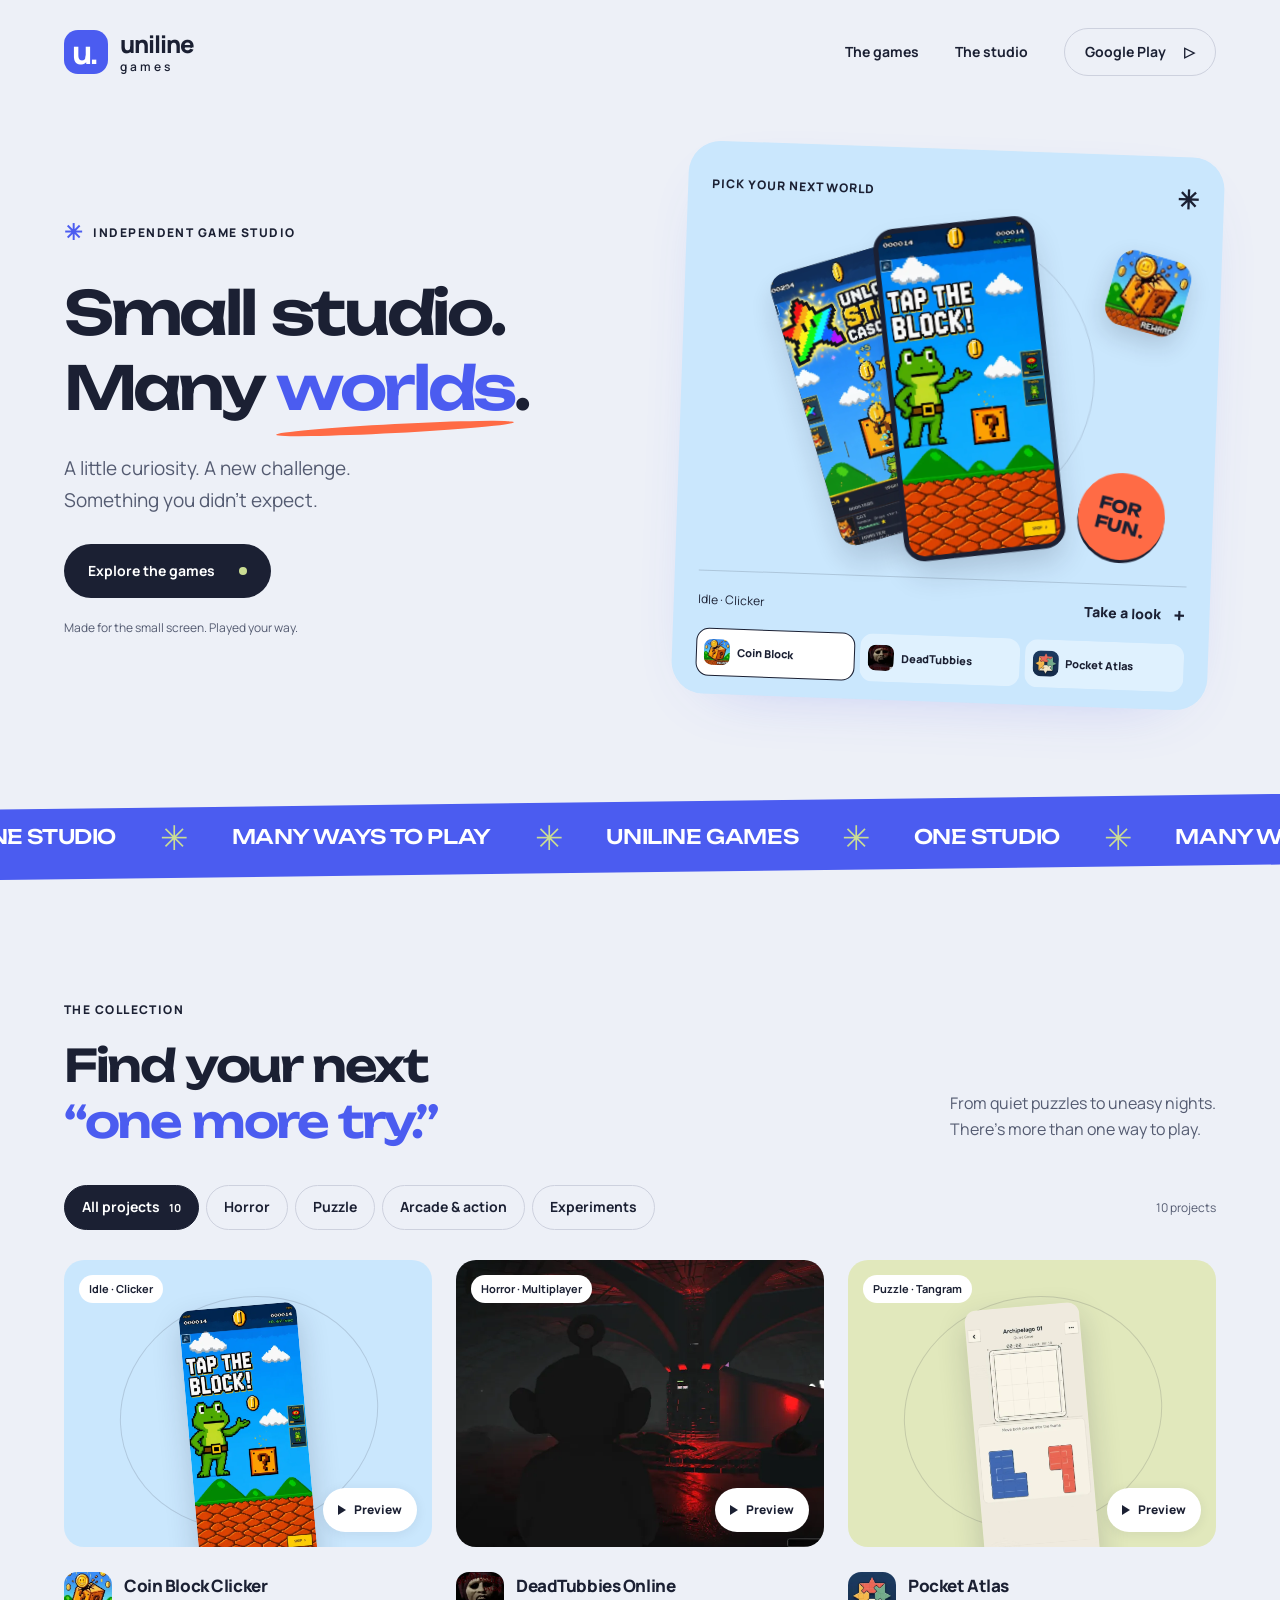
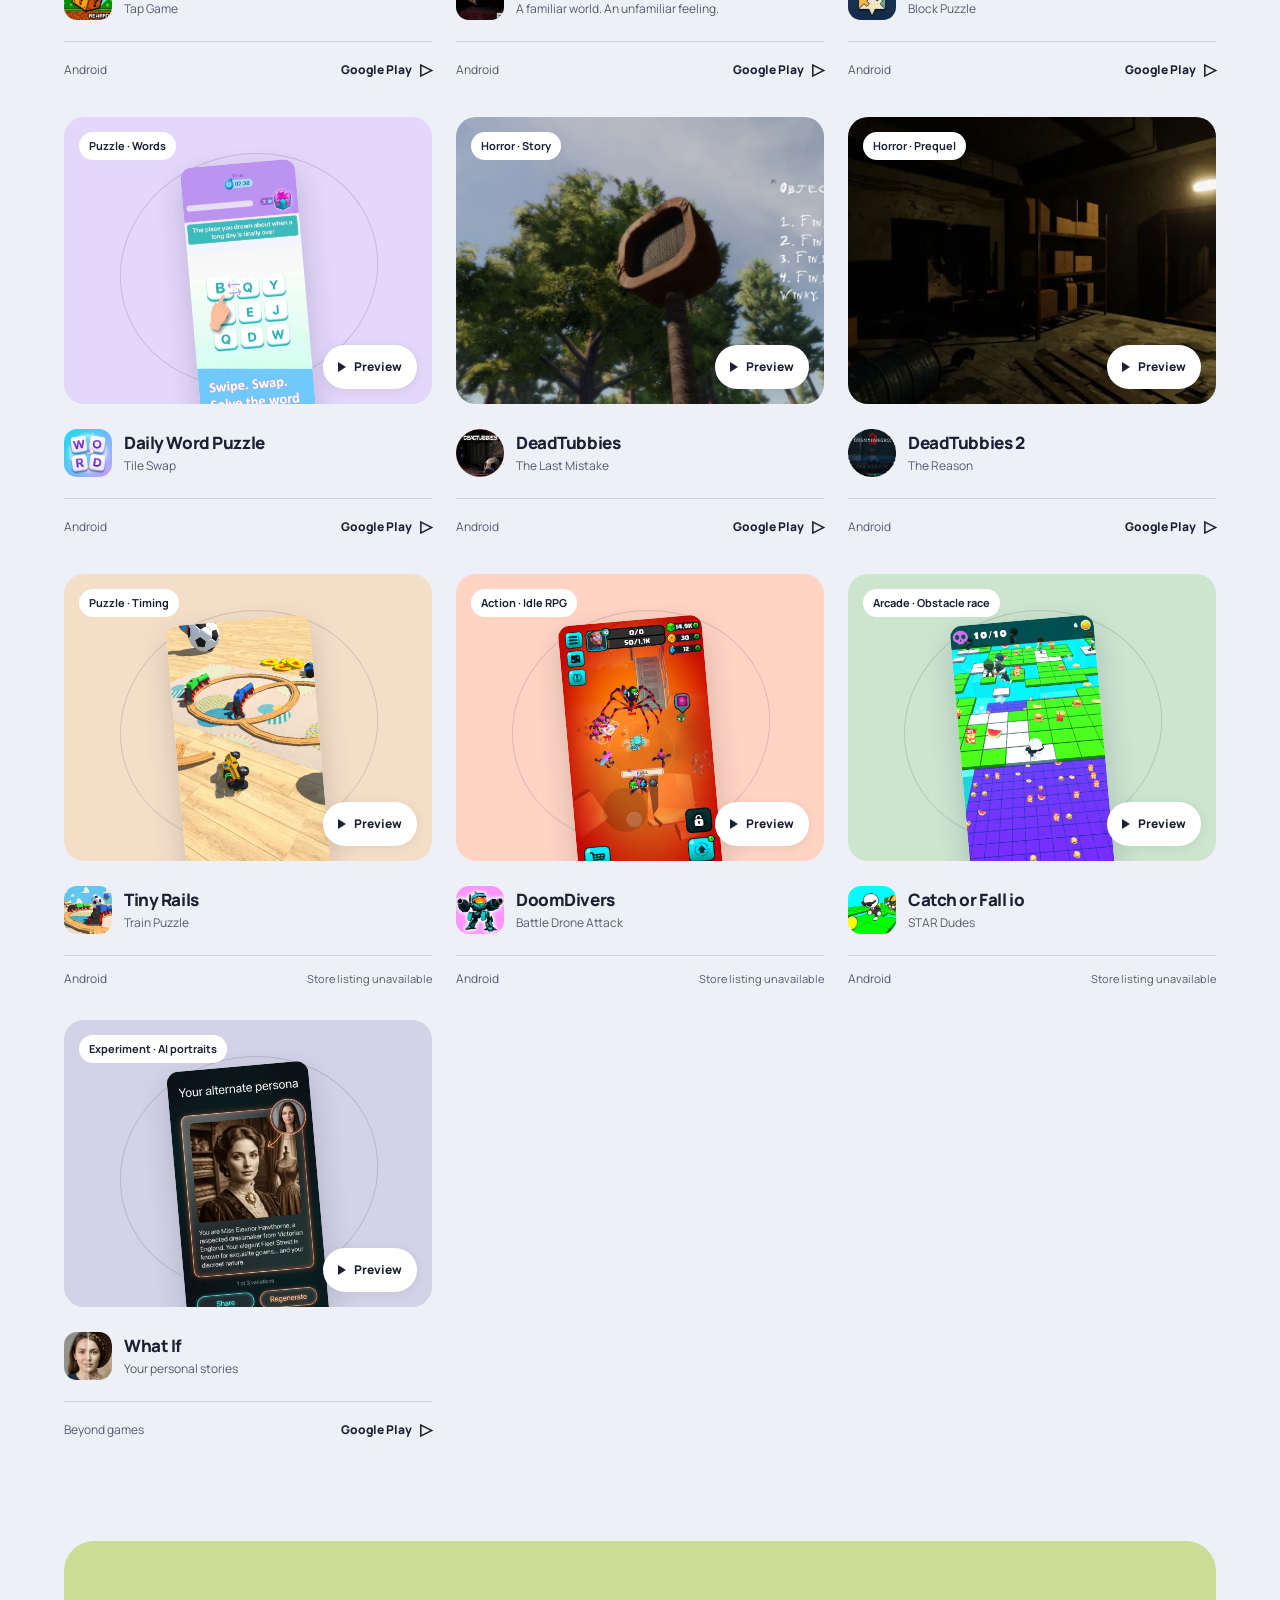
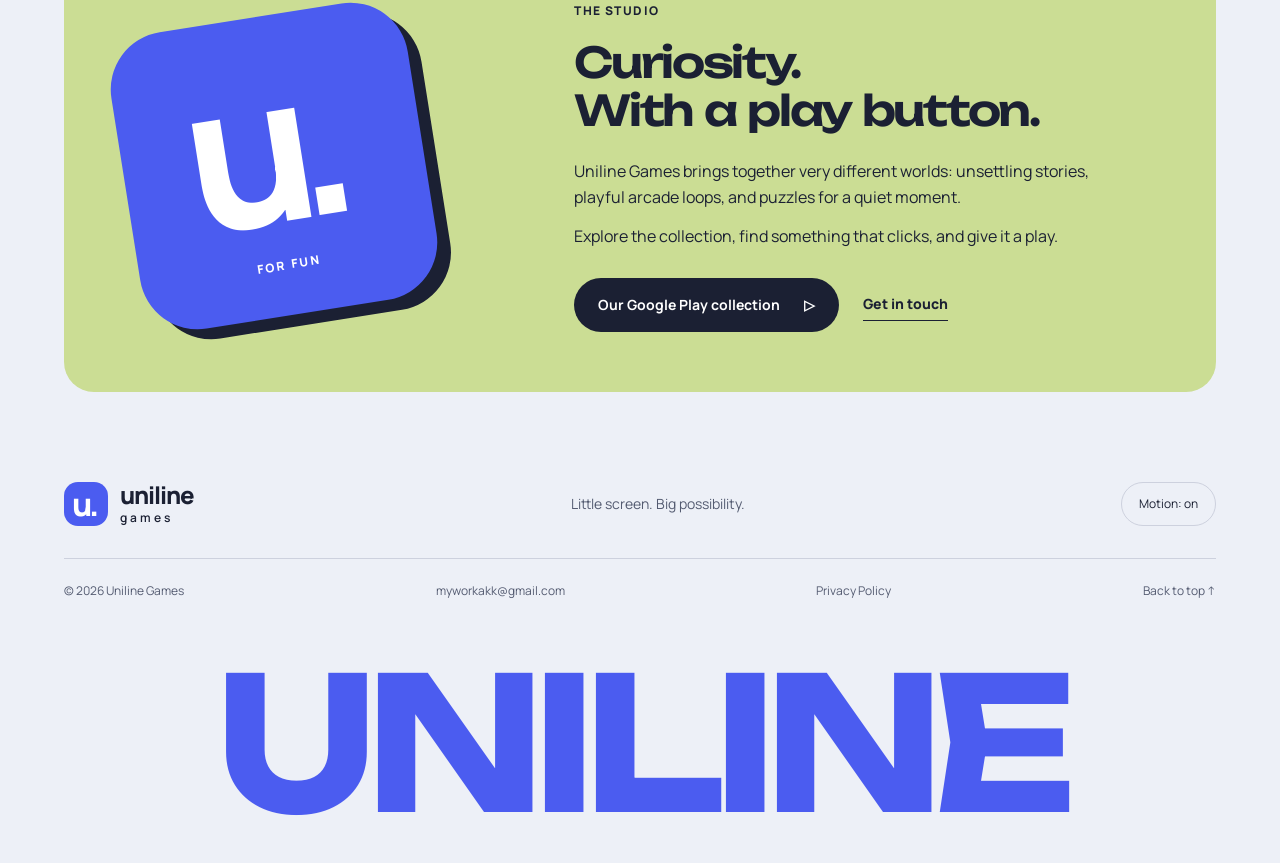
==== index.html @ 0a5b5886 "Initial commit" ====
<!doctype html>
<html lang="en">
<head>
 <meta charset="utf-8"><meta name="viewport" content="width=device-width, initial-scale=1">
 <meta name="theme-color" content="#EDF0F7">
 <title>Uniline Games — Small studio. Many worlds.</title>
 <meta name="description" content="Explore the games of Uniline Games: DeadTubbies, Coin Block Clicker, Pocket Atlas, Tiny Rails, and more. Find your next world to play in.">
 <meta property="og:title" content="Uniline Games — Small studio. Many worlds."><meta property="og:description" content="Horror, puzzles, arcade adventures, and a little curiosity. Explore our collection."><meta property="og:type" content="website">
 <link rel="icon" href="assets/favicon.svg" type="image/svg+xml">
 <link rel="preload" href="assets/unbounded.woff2" as="font" type="font/woff2" crossorigin>
 <link rel="stylesheet" href="styles.css"><script src="script.js" defer></script>
</head>
<body>
 <a class="skip-link" href="#collection">Skip to games</a><div class="scroll-progress" aria-hidden="true"></div>
 <header class="site-header"><a class="brand" href="#home" aria-label="Uniline Games home"><span class="brand-mark" aria-hidden="true">u.</span><span>uniline<span class="brand-games">games</span></span></a>
 <button class="menu-toggle js-only" aria-expanded="false" aria-controls="main-nav" aria-label="Open navigation"><span></span><span></span></button>
 <nav id="main-nav" aria-label="Main navigation"><a href="#collection">The games</a><a href="#studio">The studio</a><a class="nav-store" href="https://play.google.com/store/apps/dev?id=8556297894808618230" target="_blank" rel="noopener noreferrer">Google Play <span aria-hidden="true">▷</span></a></nav></header>
 <main>
 <section class="hero section-wrap" id="home" aria-labelledby="hero-title">
  <div class="hero-copy"><p class="eyebrow"><span class="tiny-cross" aria-hidden="true">✳</span> Independent game studio</p><h1 id="hero-title">Small studio.<br>Many <span class="worlds">worlds<span class="word-underline" aria-hidden="true"></span></span>.</h1><p class="hero-description">A little curiosity. A new challenge.<br>Something you didn’t expect.</p><a class="button button-dark" href="#collection">Explore the games <span class="button-dot" aria-hidden="true"></span></a><p class="hero-note">Made for the small screen. Played your way.</p></div>
  <div class="hero-playground" style="--scene-color:#CAE7FD">
   <div class="scene-label"><span>Pick your next world</span><span class="scene-symbol" aria-hidden="true">✳</span></div>
   <div class="scene-stage" id="hero-scene"><div class="scene-circle" aria-hidden="true"></div><div class="scene-back"><img id="hero-image-back" src="assets/coin-2.webp" width="506" height="900" alt="" fetchpriority="high"></div><div class="scene-front"><img id="hero-image" src="assets/coin-1.webp" width="416" height="900" alt="Coin Block Clicker gameplay" fetchpriority="high"></div><img class="scene-icon" id="hero-icon" src="assets/coin-icon.webp" width="100" height="100" alt=""><span class="fun-sticker" aria-hidden="true">FOR<br>FUN.</span></div>
   <div class="scene-caption"><span id="hero-genre">Idle · Clicker</span><button class="text-button js-only" id="hero-preview" data-game="coin">Take a look <span aria-hidden="true">+</span></button></div>
   <div class="scene-selector js-only" role="group" aria-label="Featured games"><button data-scene="coin" aria-pressed="true"><img src="assets/coin-icon.webp" width="32" height="32" alt="">Coin Block</button><button data-scene="dead-online" aria-pressed="false"><img src="assets/dead-online-icon.webp" width="32" height="32" alt="">DeadTubbies</button><button data-scene="atlas" aria-pressed="false"><img src="assets/atlas-icon.webp" width="32" height="32" alt="">Pocket Atlas</button></div>
  </div>
 </section>
 <div class="world-band" aria-hidden="true"><div class="world-band-track"><span>ONE STUDIO</span><span class="band-star">✳</span><span>MANY WAYS TO PLAY</span><span class="band-star">✳</span><span>UNILINE GAMES</span><span class="band-star">✳</span><span>ONE STUDIO</span><span class="band-star">✳</span><span>MANY WAYS TO PLAY</span></div></div>
 <section class="collection section-wrap" id="collection" aria-labelledby="collection-title"><div class="section-heading reveal"><div><p class="eyebrow">The collection</p><h2 id="collection-title">Find your next<br><span>“one more try.”</span></h2></div><p>From quiet puzzles to uneasy nights.<br>There’s more than one way to play.</p></div>
 <div class="collection-toolbar"><div class="filters js-only" role="group" aria-label="Filter projects"><button data-filter="all" aria-pressed="true">All projects <span>10</span></button><button data-filter="horror" aria-pressed="false">Horror</button><button data-filter="puzzle" aria-pressed="false">Puzzle</button><button data-filter="arcade" aria-pressed="false">Arcade & action</button><button data-filter="experiments" aria-pressed="false">Experiments</button></div><span class="result-count js-only" role="status" aria-live="polite">10 projects</span></div>
 <div class="game-grid"><article class="game-card reveal" data-category="arcade" id="project-coin" style="--card-color:#CAE7FD">
 <div class="game-art portrait">
  <img class="art-first" src="assets/coin-1.webp" width="405" height="900" alt="Coin Block Clicker — gameplay screenshot" loading="lazy">
  <img class="art-second" src="assets/coin-2.webp" width="405" height="900" alt="" loading="lazy">
  <span class="genre-pill">Idle · Clicker</span>
  <button class="preview-button js-only" data-game="coin" aria-label="Preview Coin Block Clicker"><span class="play-symbol" aria-hidden="true"></span> Preview</button>
 </div>
 <div class="game-info"><img class="app-icon" src="assets/coin-icon.webp" width="52" height="52" alt="" loading="lazy"><div><h3>Coin Block Clicker</h3><p>Tap Game</p></div></div>
 <div class="card-bottom"><span>Android</span><a href="https://play.google.com/store/apps/details?id=com.cubeclickercoin.app" target="_blank" rel="noopener noreferrer" aria-label="Coin Block Clicker on Google Play">Google Play <span class="small-play" aria-hidden="true">▷</span></a></div>
</article>
<article class="game-card reveal" data-category="horror" id="project-dead-online" style="--card-color:#D3D8E0">
 <div class="game-art landscape">
  <img class="art-first" src="assets/dead-online-1.webp" width="1100" height="619" alt="DeadTubbies Online — gameplay screenshot" loading="lazy">
  <img class="art-second" src="assets/dead-online-2.webp" width="1100" height="619" alt="" loading="lazy">
  <span class="genre-pill">Horror · Multiplayer</span>
  <button class="preview-button js-only" data-game="dead-online" aria-label="Preview DeadTubbies Online"><span class="play-symbol" aria-hidden="true"></span> Preview</button>
 </div>
 <div class="game-info"><img class="app-icon" src="assets/dead-online-icon.webp" width="52" height="52" alt="" loading="lazy"><div><h3>DeadTubbies Online</h3><p>A familiar world. An unfamiliar feeling.</p></div></div>
 <div class="card-bottom"><span>Android</span><a href="https://play.google.com/store/apps/details?id=com.ArtuomGameStudio.DTOnline" target="_blank" rel="noopener noreferrer" aria-label="DeadTubbies Online on Google Play">Google Play <span class="small-play" aria-hidden="true">▷</span></a></div>
</article>
<article class="game-card reveal" data-category="puzzle" id="project-atlas" style="--card-color:#E1E8BC">
 <div class="game-art portrait">
  <img class="art-first" src="assets/atlas-1.webp" width="405" height="900" alt="Pocket Atlas — gameplay screenshot" loading="lazy">
  <img class="art-second" src="assets/atlas-2.webp" width="405" height="900" alt="" loading="lazy">
  <span class="genre-pill">Puzzle · Tangram</span>
  <button class="preview-button js-only" data-game="atlas" aria-label="Preview Pocket Atlas"><span class="play-symbol" aria-hidden="true"></span> Preview</button>
 </div>
 <div class="game-info"><img class="app-icon" src="assets/atlas-icon.webp" width="52" height="52" alt="" loading="lazy"><div><h3>Pocket Atlas</h3><p>Block Puzzle</p></div></div>
 <div class="card-bottom"><span>Android</span><a href="https://play.google.com/store/apps/details?id=com.blockpuzzlepocketatlas" target="_blank" rel="noopener noreferrer" aria-label="Pocket Atlas on Google Play">Google Play <span class="small-play" aria-hidden="true">▷</span></a></div>
</article>
<article class="game-card reveal" data-category="puzzle" id="project-word" style="--card-color:#E3D7FA">
 <div class="game-art portrait">
  <img class="art-first" src="assets/word-1.webp" width="405" height="900" alt="Daily Word Puzzle — gameplay screenshot" loading="lazy">
  <img class="art-second" src="assets/word-2.webp" width="405" height="900" alt="" loading="lazy">
  <span class="genre-pill">Puzzle · Words</span>
  <button class="preview-button js-only" data-game="word" aria-label="Preview Daily Word Puzzle"><span class="play-symbol" aria-hidden="true"></span> Preview</button>
 </div>
 <div class="game-info"><img class="app-icon" src="assets/word-icon.webp" width="52" height="52" alt="" loading="lazy"><div><h3>Daily Word Puzzle</h3><p>Tile Swap</p></div></div>
 <div class="card-bottom"><span>Android</span><a href="https://play.google.com/store/apps/details?id=com.Uniline.DailyWordPuzzle" target="_blank" rel="noopener noreferrer" aria-label="Daily Word Puzzle on Google Play">Google Play <span class="small-play" aria-hidden="true">▷</span></a></div>
</article>
<article class="game-card reveal" data-category="horror" id="project-dead-last" style="--card-color:#D8DFDF">
 <div class="game-art landscape">
  <img class="art-first" src="assets/dead-last-1.webp" width="1100" height="619" alt="DeadTubbies — gameplay screenshot" loading="lazy">
  <img class="art-second" src="assets/dead-last-2.webp" width="1100" height="619" alt="" loading="lazy">
  <span class="genre-pill">Horror · Story</span>
  <button class="preview-button js-only" data-game="dead-last" aria-label="Preview DeadTubbies"><span class="play-symbol" aria-hidden="true"></span> Preview</button>
 </div>
 <div class="game-info"><img class="app-icon" src="assets/dead-last-icon.webp" width="52" height="52" alt="" loading="lazy"><div><h3>DeadTubbies</h3><p>The Last Mistake</p></div></div>
 <div class="card-bottom"><span>Android</span><a href="https://play.google.com/store/apps/details?id=com.ArtuomGameStudio.DT1" target="_blank" rel="noopener noreferrer" aria-label="DeadTubbies on Google Play">Google Play <span class="small-play" aria-hidden="true">▷</span></a></div>
</article>
<article class="game-card reveal" data-category="horror" id="project-dead-reason" style="--card-color:#DCCCD0">
 <div class="game-art landscape">
  <img class="art-first" src="assets/dead-reason-1.webp" width="1100" height="619" alt="DeadTubbies 2 — gameplay screenshot" loading="lazy">
  <img class="art-second" src="assets/dead-reason-2.webp" width="1100" height="619" alt="" loading="lazy">
  <span class="genre-pill">Horror · Prequel</span>
  <button class="preview-button js-only" data-game="dead-reason" aria-label="Preview DeadTubbies 2"><span class="play-symbol" aria-hidden="true"></span> Preview</button>
 </div>
 <div class="game-info"><img class="app-icon" src="assets/dead-reason-icon.webp" width="52" height="52" alt="" loading="lazy"><div><h3>DeadTubbies 2</h3><p>The Reason</p></div></div>
 <div class="card-bottom"><span>Android</span><a href="https://play.google.com/store/apps/details?id=com.ArtuomGameStudio.DT2" target="_blank" rel="noopener noreferrer" aria-label="DeadTubbies 2 on Google Play">Google Play <span class="small-play" aria-hidden="true">▷</span></a></div>
</article>
<article class="game-card reveal" data-category="puzzle" id="project-rails" style="--card-color:#F5DEC8">
 <div class="game-art portrait">
  <img class="art-first" src="assets/rails-1.webp" width="405" height="900" alt="Tiny Rails — gameplay screenshot" loading="lazy">
  <img class="art-second" src="assets/rails-2.webp" width="405" height="900" alt="" loading="lazy">
  <span class="genre-pill">Puzzle · Timing</span>
  <button class="preview-button js-only" data-game="rails" aria-label="Preview Tiny Rails"><span class="play-symbol" aria-hidden="true"></span> Preview</button>
 </div>
 <div class="game-info"><img class="app-icon" src="assets/rails-icon.webp" width="52" height="52" alt="" loading="lazy"><div><h3>Tiny Rails</h3><p>Train Puzzle</p></div></div>
 <div class="card-bottom"><span>Android</span><span class="unavailable">Store listing unavailable</span></div>
</article>
<article class="game-card reveal" data-category="arcade" id="project-doom" style="--card-color:#FFD4C4">
 <div class="game-art portrait">
  <img class="art-first" src="assets/doom-1.webp" width="405" height="900" alt="DoomDivers — gameplay screenshot" loading="lazy">
  <img class="art-second" src="assets/doom-2.webp" width="405" height="900" alt="" loading="lazy">
  <span class="genre-pill">Action · Idle RPG</span>
  <button class="preview-button js-only" data-game="doom" aria-label="Preview DoomDivers"><span class="play-symbol" aria-hidden="true"></span> Preview</button>
 </div>
 <div class="game-info"><img class="app-icon" src="assets/doom-icon.webp" width="52" height="52" alt="" loading="lazy"><div><h3>DoomDivers</h3><p>Battle Drone Attack</p></div></div>
 <div class="card-bottom"><span>Android</span><span class="unavailable">Store listing unavailable</span></div>
</article>
<article class="game-card reveal" data-category="arcade" id="project-catch" style="--card-color:#CBE5CF">
 <div class="game-art portrait">
  <img class="art-first" src="assets/catch-1.webp" width="405" height="900" alt="Catch or Fall io — gameplay screenshot" loading="lazy">
  <img class="art-second" src="assets/catch-2.webp" width="405" height="900" alt="" loading="lazy">
  <span class="genre-pill">Arcade · Obstacle race</span>
  <button class="preview-button js-only" data-game="catch" aria-label="Preview Catch or Fall io"><span class="play-symbol" aria-hidden="true"></span> Preview</button>
 </div>
 <div class="game-info"><img class="app-icon" src="assets/catch-icon.webp" width="52" height="52" alt="" loading="lazy"><div><h3>Catch or Fall io</h3><p>STAR Dudes</p></div></div>
 <div class="card-bottom"><span>Android</span><span class="unavailable">Store listing unavailable</span></div>
</article>
<article class="game-card reveal" data-category="experiments" id="project-what-if" style="--card-color:#D4D2E6">
 <div class="game-art portrait">
  <img class="art-first" src="assets/what-if-1.webp" width="405" height="900" alt="What If — gameplay screenshot" loading="lazy">
  <img class="art-second" src="assets/what-if-2.webp" width="405" height="900" alt="" loading="lazy">
  <span class="genre-pill">Experiment · AI portraits</span>
  <button class="preview-button js-only" data-game="what-if" aria-label="Preview What If"><span class="play-symbol" aria-hidden="true"></span> Preview</button>
 </div>
 <div class="game-info"><img class="app-icon" src="assets/what-if-icon.webp" width="52" height="52" alt="" loading="lazy"><div><h3>What If</h3><p>Your personal stories</p></div></div>
 <div class="card-bottom"><span>Beyond games</span><a href="https://play.google.com/store/apps/details?id=com.whatif.whatiffapp" target="_blank" rel="noopener noreferrer" aria-label="What If on Google Play">Google Play <span class="small-play" aria-hidden="true">▷</span></a></div>
</article></div>
 </section>
 <section class="studio section-wrap" id="studio" aria-labelledby="studio-title"><div class="studio-inner reveal"><div class="studio-emblem" aria-hidden="true"><span>u.</span><small>FOR FUN</small></div><div class="studio-copy"><p class="eyebrow">The studio</p><h2 id="studio-title">Curiosity.<br>With a play button.</h2><p>Uniline Games brings together very different worlds: unsettling stories, playful arcade loops, and puzzles for a quiet moment.</p><p>Explore the collection, find something that clicks, and give it a play.</p><div class="studio-links"><a class="button button-dark" href="https://play.google.com/store/apps/dev?id=8556297894808618230" target="_blank" rel="noopener noreferrer">Our Google Play collection <span aria-hidden="true">▷</span></a><a class="contact-link" href="mailto:myworkakk@gmail.com">Get in touch</a></div></div></div></section>
 </main>
 <footer class="site-footer section-wrap"><div class="footer-top"><a class="brand" href="#home"><span class="brand-mark" aria-hidden="true">u.</span><span>uniline<span class="brand-games">games</span></span></a><p>Little screen. Big possibility.</p><button class="motion-toggle js-only" aria-pressed="true">Motion: on</button></div><div class="footer-bottom"><span>© <span id="year">2026</span> Uniline Games</span><a href="mailto:myworkakk@gmail.com">myworkakk@gmail.com</a><a href="policy/">Privacy Policy</a><a href="#home">Back to top <span aria-hidden="true">↑</span></a></div><div class="footer-wordmark" aria-hidden="true">UNILINE</div></footer>
 <dialog class="game-dialog" aria-labelledby="dialog-title"><div class="dialog-shell"><button class="dialog-close" aria-label="Close game preview">×</button><div class="dialog-gallery"><img id="dialog-image" src="assets/coin-1.webp" alt=""><div class="gallery-controls"><button id="gallery-prev" aria-label="Previous screenshot">‹</button><span id="gallery-count" aria-live="polite">1 / 3</span><button id="gallery-next" aria-label="Next screenshot">›</button></div></div><div class="dialog-copy"><p class="eyebrow" id="dialog-genre"></p><h2 id="dialog-title"></h2><p class="dialog-subtitle" id="dialog-subtitle"></p><p id="dialog-description"></p><a class="button button-dark" id="dialog-store" target="_blank" rel="noopener noreferrer">View on Google Play <span aria-hidden="true">▷</span></a><p id="dialog-unavailable" hidden>The Google Play listing is currently unavailable. You can still explore the project here.</p></div></div></dialog>
</body></html>
---- styles.css ----
@font-face{font-family:Unbounded;src:url('assets/unbounded.woff2') format('woff2');font-style:normal;font-weight:400 900;font-display:swap}
@font-face{font-family:Manrope;src:url('assets/manrope.woff2') format('woff2');font-style:normal;font-weight:400 800;font-display:swap}
:root{--paper:#EDF0F7;--ink:#1B2033;--blue:#4B5CF0;--orange:#FF6B45;--lime:#CBDD94;--white:#fff;--line:#CDD1DE;--muted:#545B71;--ease:cubic-bezier(.2,.7,.2,1);overflow-x:clip}
*{box-sizing:border-box}html{scroll-behavior:smooth;scroll-padding-top:104px}body{margin:0;background:var(--paper);color:var(--ink);font-family:Manrope,Arial,sans-serif;font-size:16px;line-height:1.6}button,a{-webkit-tap-highlight-color:transparent}button{font:inherit;color:inherit;cursor:pointer}a{color:inherit;text-decoration:none}img{display:block;max-width:100%}button{border:0}h1,h2,h3,p{margin:0}h1,h2{font-family:Unbounded,Arial,sans-serif;font-weight:600;line-height:1.15;letter-spacing:-.055em}::selection{background:var(--lime);color:var(--ink)}:focus-visible{outline:3px solid var(--blue);outline-offset:5px}button:focus-visible{outline-offset:3px}.section-wrap{max-width:1440px;padding-left:64px;padding-right:64px;margin:0 auto}.js-only{display:none}.js .js-only{display:flex}[hidden]{display:none!important}.skip-link{position:fixed;top:10px;left:10px;background:var(--ink);color:white;padding:12px 20px;z-index:100;transform:translateY(-160%)}.skip-link:focus{transform:none}.scroll-progress{height:3px;position:fixed;top:0;left:0;width:100%;background:var(--orange);transform:scaleX(0);transform-origin:left;z-index:50;pointer-events:none}
.site-header{height:104px;max-width:1440px;margin:auto;padding:0 64px;display:flex;align-items:center;justify-content:space-between;position:relative;z-index:20}.brand{display:flex;gap:12px;align-items:center;font-weight:800;font-size:24px;letter-spacing:-1px;line-height:1}.brand-mark{width:44px;height:44px;display:grid;place-items:center;border-radius:14px;background:var(--blue);color:white;font-weight:800;font-size:32px;letter-spacing:-3px;padding-right:4px}.brand-games{display:block;font-size:12px;letter-spacing:3px;margin-top:5px;font-weight:600}.site-header nav{display:flex;gap:36px;align-items:center;font-weight:700;font-size:14px}.site-header nav a{transition:color .2s}.site-header nav a:hover{color:var(--blue)}.nav-store{border:1px solid var(--line);border-radius:50px;padding:12px 20px;display:flex;gap:18px}.menu-toggle{display:none!important}
.hero{display:grid;grid-template-columns:1.06fr 1fr;align-items:center;gap:48px;padding-top:42px;padding-bottom:78px;min-height:680px}.eyebrow{text-transform:uppercase;letter-spacing:.12em;font-size:12px;font-weight:800;display:flex;align-items:center;gap:10px}.tiny-cross{font-size:22px;color:var(--blue)}.hero h1{font-size:clamp(38px,4.7vw,68px);margin:25px 0 28px;line-height:1.25}.worlds{color:var(--blue);position:relative;white-space:nowrap}.word-underline{position:absolute;bottom:-8px;left:0;width:100%;height:9px;background:var(--orange);border-radius:50%;transform:rotate(-3deg)}.hero-description{font-size:19px;line-height:1.65;color:var(--muted);margin-bottom:28px}.button{display:inline-flex;justify-content:center;align-items:center;gap:24px;min-height:54px;padding:14px 24px;border-radius:40px;font-weight:700;font-size:14px;transition:background .2s,transform .25s}.button-dark{background:var(--ink);color:white}.button-dark:hover{background:var(--blue);transform:translateY(-2px)}.button-dot{width:8px;height:8px;border-radius:50%;background:var(--lime)}.hero-note{font-size:12px;color:var(--muted);margin-top:20px}.hero-playground{min-width:0;background:var(--scene-color);border-radius:32px;position:relative;transition:background .4s;box-shadow:0 20px 70px -45px #4B5CF070;padding:22px 24px 18px;transform:rotate(2deg)}.scene-label{display:flex;justify-content:space-between;font-size:12px;text-transform:uppercase;letter-spacing:.08em;font-weight:800;align-items:center}.scene-symbol{font-size:26px}.scene-stage{height:365px;position:relative;perspective:900px;transition:transform .3s var(--ease);transform:translate3d(var(--sx,0),var(--sy,0),0)}.scene-circle{position:absolute;width:290px;height:290px;border:1px solid #1B203325;border-radius:50%;left:50%;top:45%;transform:translate(-50%,-50%)}.scene-front,.scene-back{position:absolute;box-shadow:0 16px 30px #1B203330;border-radius:17px;overflow:hidden;background:#151C24;transition:transform .5s var(--ease),width .4s,opacity .2s}.scene-front{width:154px;height:326px;left:50%;top:12px;transform:translateX(-37%) rotate(-8deg);z-index:2;outline:5px solid var(--ink);outline-offset:-1px}.scene-back{width:139px;height:282px;left:20%;top:43px;transform:rotate(-18deg);opacity:.92}.scene-front img,.scene-back img{width:100%;height:100%;object-fit:cover;transition:opacity .15s}.scene-icon{position:absolute;width:77px;height:77px;right:2%;top:35px;border-radius:19px;transform:rotate(14deg);box-shadow:0 10px 24px #1B20332a;z-index:3}.fun-sticker{position:absolute;right:5%;bottom:24px;z-index:3;width:87px;height:87px;border-radius:50%;background:var(--orange);color:var(--ink);display:grid;align-content:center;justify-content:center;line-height:1.12;font-family:Unbounded,sans-serif;font-weight:700;font-size:17px;transform:rotate(12deg);box-shadow:0 3px 0 #1B2033}.scene-stage.landscape .scene-front{width:88%;height:211px;left:50%;top:89px;transform:translateX(-50%) rotate(-6deg);border-radius:12px}.scene-stage.landscape .scene-back{width:85%;height:200px;left:7%;top:50px;transform:rotate(5deg)}.scene-stage.landscape .scene-icon{top:14px}.scene-caption{display:flex;align-items:center;justify-content:space-between;font-size:12px;gap:8px;min-height:32px;border-top:1px solid #1B20332a;padding-top:12px}.text-button{padding:0;background:none;gap:12px;font-weight:800;align-items:center;min-height:32px;font-size:14px}.text-button span{font-size:21px}.scene-selector{gap:5px;margin-top:12px;position:relative;z-index:4}.scene-selector button{display:flex;align-items:center;gap:7px;flex:1;border-radius:13px;padding:9px 7px;background:#ffffff65;border:1px solid transparent;font-size:11px;font-weight:800;white-space:nowrap;min-height:48px;transition:background .2s}.scene-selector button img{border-radius:8px;width:26px;height:26px}.scene-selector button[aria-pressed=true]{background:white;border-color:var(--ink)}.scene-selector button:hover{background:white}.world-band{overflow:hidden;background:var(--blue);color:white;padding:18px 0;transform:rotate(-2deg);margin:10px 0 20px;width:100%}.world-band-track{display:flex;align-items:center;gap:44px;width:max-content;transform:translateX(var(--band-shift,-30px));will-change:transform;font-family:Unbounded,sans-serif;font-size:20px;font-weight:500;letter-spacing:-.02em;white-space:nowrap}.band-star{color:var(--lime);font-size:34px;line-height:1}
.collection{padding-top:100px;padding-bottom:96px}.section-heading{display:flex;justify-content:space-between;gap:32px;align-items:flex-end;margin-bottom:36px}.section-heading h2{font-size:clamp(32px,3.5vw,48px);margin-top:18px;line-height:1.25}.section-heading h2 span{color:var(--blue)}.section-heading>p{color:var(--muted);font-size:16px;padding-bottom:7px}.collection-toolbar{display:flex;gap:20px;justify-content:space-between;align-items:center;margin-bottom:30px}.filters{gap:7px;flex-wrap:wrap}.filters button{background:transparent;border:1px solid var(--line);padding:10px 17px;border-radius:32px;min-height:44px;white-space:nowrap;font-size:14px;font-weight:700;transition:background .2s,color .2s,border-color .2s}.filters button span{font-size:11px;padding-left:6px}.filters button[aria-pressed=true]{background:var(--ink);border-color:var(--ink);color:white}.filters button:hover{border-color:var(--ink)}.result-count{font-size:12px;color:var(--muted);white-space:nowrap}.game-grid{display:grid;grid-template-columns:repeat(3,minmax(0,1fr));gap:32px 24px}.game-card{min-width:0;transform-style:preserve-3d;transition:transform .35s var(--ease);transform:perspective(1000px) rotateX(var(--rx,0deg)) rotateY(var(--ry,0deg)) translateY(var(--lift,0px))}.game-art{position:relative;height:287px;background:var(--card-color);border-radius:20px;overflow:hidden;isolation:isolate;transition:box-shadow .35s}.game-art>img{position:absolute;transition:opacity .45s,transform .6s var(--ease);object-fit:contain;width:100%;height:100%;z-index:1}.game-art.portrait>img{height:89%;width:auto;max-width:70%;left:50%;bottom:-5%;transform:translateX(-50%) rotate(-5deg);border-radius:12px 12px 0 0;box-shadow:0 12px 30px #1B203330}.game-art.portrait:before{content:'';position:absolute;left:15%;top:13%;width:70%;height:80%;border:1px solid #1B203326;border-radius:50%;transform:rotate(-15deg)}.game-art.landscape>img{object-fit:cover;object-position:center}.game-art .art-second{opacity:0}.genre-pill{position:absolute;z-index:3;top:15px;left:15px;font-size:11px;font-weight:700;border-radius:20px;padding:5px 10px;background:var(--white);color:var(--ink)}.preview-button{position:absolute;bottom:15px;right:15px;z-index:4;border-radius:50px;background:var(--white);padding:11px 15px;align-items:center;gap:8px;font-weight:800;font-size:12px;box-shadow:0 2px 12px #1B203314;min-height:44px;transition:background .2s,transform .2s}.preview-button:hover{background:var(--lime);transform:scale(1.03)}.play-symbol{width:0;height:0;border-left:8px solid var(--ink);border-top:5px solid transparent;border-bottom:5px solid transparent;display:inline-block}.game-info{display:flex;gap:12px;align-items:center;margin-top:18px;min-height:62px}.app-icon{width:48px;height:48px;flex-shrink:0;border-radius:13px;transition:transform .35s}.game-info h3{font-size:17px;font-weight:800;line-height:1.4;letter-spacing:-.025em}.game-info p{font-size:12px;color:var(--muted);line-height:1.5;margin-top:2px}.card-bottom{display:flex;gap:8px;align-items:center;justify-content:space-between;padding-top:13px;margin-top:14px;border-top:1px solid var(--line);font-size:12px;color:var(--muted)}.card-bottom a{font-weight:800;color:var(--ink);min-height:30px;display:flex;align-items:center;gap:8px}.card-bottom a:hover{color:var(--blue)}.small-play{font-size:16px}.unavailable{font-size:11px}.game-card:last-child{grid-column:auto}.reveal{opacity:1}.js .reveal.is-pending{opacity:0;transform:translateY(24px)}.reveal{transition:opacity .6s var(--ease),transform .6s var(--ease)}
.studio{padding-top:0;padding-bottom:70px}.studio-inner{background:var(--lime);border-radius:30px;padding:60px;display:grid;grid-template-columns:.65fr 1fr;gap:72px;align-items:center}.studio-emblem{aspect-ratio:1;max-width:300px;background:var(--blue);border-radius:58px;transform:rotate(-9deg);color:white;display:flex;align-items:center;justify-content:center;flex-direction:column;box-shadow:12px 12px 0 #1B2033}.studio-emblem>span{font-size:clamp(120px,16vw,230px);font-weight:800;line-height:1;letter-spacing:-.12em;padding-right:.13em}.studio-emblem small{font-size:12px;font-weight:800;letter-spacing:.2em;padding-top:10px;padding-bottom:15px}.studio-copy h2{font-size:clamp(30px,3.3vw,46px);margin:18px 0 24px}.studio-copy>p:not(.eyebrow){font-size:16px;max-width:540px;margin-top:14px}.studio-links{display:flex;gap:24px;align-items:center;flex-wrap:wrap;margin-top:28px}.contact-link{border-bottom:1px solid var(--ink);font-size:14px;font-weight:800;min-height:32px;display:flex;align-items:center}.site-footer{overflow:hidden;padding-top:20px}.footer-top{display:flex;justify-content:space-between;align-items:center;gap:20px;margin-bottom:32px}.footer-top p{font-size:14px;color:var(--muted)}.motion-toggle{background:none;border:1px solid var(--line);border-radius:30px;padding:11px 17px;font-size:12px;align-items:center;min-height:44px}.footer-bottom{border-top:1px solid var(--line);padding:22px 0;display:flex;gap:24px;justify-content:space-between;font-size:12px;color:var(--muted)}.footer-bottom a:hover{color:var(--blue)}.footer-wordmark{font-family:Unbounded,Arial,sans-serif;font-weight:700;font-size:clamp(60px,14.5vw,210px);letter-spacing:-.07em;line-height:1.3;color:var(--blue);text-align:center;user-select:none}
.game-dialog{border:0;padding:0;max-width:1000px;width:calc(100% - 48px);max-height:90vh;border-radius:24px;background:var(--paper);color:var(--ink);box-shadow:0 20px 90px #0004}.game-dialog::backdrop{background:#1B2033a8;backdrop-filter:blur(8px)}.dialog-shell{display:grid;grid-template-columns:1.1fr 1fr;position:relative}.dialog-close{position:absolute;right:15px;top:15px;z-index:10;border:1px solid var(--line);background:white;border-radius:50%;width:44px;height:44px;font-size:28px;line-height:1}.dialog-gallery{background:var(--dialog-color,#CAE7FD);padding:32px;min-width:0;display:flex;flex-direction:column;align-items:center;justify-content:center}.dialog-gallery>img{width:100%;height:470px;object-fit:contain;border-radius:8px}.gallery-controls{display:flex;gap:24px;align-items:center;margin-top:22px}.gallery-controls button{width:44px;height:44px;border-radius:50%;background:#fff;font-size:27px;line-height:1}.gallery-controls span{font-size:12px;font-weight:800}.dialog-copy{padding:78px 38px 38px;align-self:center}.dialog-copy h2{font-size:30px;margin:20px 0 14px;overflow-wrap:anywhere;letter-spacing:-.04em}.dialog-subtitle{font-size:16px;font-weight:700;margin-bottom:22px;color:var(--muted)}.dialog-copy>p{font-size:15px}.dialog-copy .button{margin-top:30px}.dialog-copy #dialog-unavailable{margin-top:25px;font-size:13px;color:var(--muted)}body.dialog-open{overflow:hidden}
@media(hover:hover) and (pointer:fine){.game-card:hover{--lift:-6px}.game-card:hover .game-art{box-shadow:0 16px 32px -15px #1B203345}.game-card:hover .art-second{opacity:1}.game-card:hover .portrait>img{transform:translateX(-50%) rotate(2deg) scale(1.025)}.game-card:hover .landscape>img{transform:scale(1.04)}.game-card:hover .app-icon{transform:rotate(-6deg)}}
@media(min-width:1600px){.hero{min-height:760px}.hero h1{font-size:72px}.scene-stage{height:405px}.scene-front{height:356px;width:169px}.scene-back{height:315px;width:156px}.scene-stage.landscape .scene-front{top:110px}.scene-stage.landscape .scene-back{top:70px}}
@media(max-width:1100px){.section-wrap,.site-header{padding-left:36px;padding-right:36px}.hero{gap:32px;min-height:660px}.hero h1{font-size:46px}.hero-description{font-size:17px}.scene-selector button{flex-direction:column;gap:3px}.scene-stage{height:340px}.scene-front{height:300px;width:141px}.scene-back{left:10%;height:264px;width:124px}.scene-icon{right:0;width:65px;height:65px}.game-art{height:248px}.studio-inner{gap:45px;padding:45px}.studio-links{gap:16px}.studio-links .button{padding-left:20px;padding-right:20px}.game-info h3{font-size:16px}}
@media(max-width:800px){.hero{grid-template-columns:1fr;gap:48px;padding-top:30px;padding-bottom:64px}.hero-copy{max-width:650px}.hero h1{font-size:clamp(42px,7.7vw,62px)}.hero-playground{max-width:560px;width:100%;margin:0 auto;transform:rotate(1deg)}.scene-stage{height:370px}.scene-front{height:326px;width:154px}.scene-back{left:24%;height:288px;width:137px}.scene-selector button{flex-direction:row;padding:10px 13px;font-size:12px}.hero-note{margin-top:16px}.section-heading{align-items:flex-start;flex-direction:column;gap:20px}.section-heading>p{font-size:15px}.game-grid{grid-template-columns:repeat(2,minmax(0,1fr))}.game-art{height:280px}.collection{padding-top:72px}.collection-toolbar{align-items:flex-start}.result-count{display:none!important}.studio-inner{grid-template-columns:1fr;gap:45px}.studio-emblem{width:180px;border-radius:38px;box-shadow:8px 8px 0 var(--ink)}.studio-emblem>span{font-size:140px}.studio-copy h2{font-size:38px}.site-header nav{gap:20px}.dialog-shell{grid-template-columns:1fr 1fr}.dialog-gallery{padding:22px}.dialog-gallery>img{height:370px}.dialog-copy{padding:65px 25px 30px}.dialog-copy h2{font-size:24px}.dialog-copy .button{font-size:12px;padding:12px 18px;gap:12px}}
@media(max-width:580px){.section-wrap,.site-header{padding-left:22px;padding-right:22px}.site-header{height:88px}.brand{font-size:22px}.brand-mark{width:40px;height:40px;font-size:30px}.site-header nav{font-size:12px;gap:16px}.site-header nav .nav-store{display:none}.js .menu-toggle{display:flex!important;flex-direction:column;justify-content:center;gap:6px;width:44px;height:44px;background:none;border:1px solid var(--line);border-radius:50%;padding:12px}.menu-toggle span{width:18px;height:2px;background:var(--ink)}.js .site-header nav{display:none;position:absolute;top:78px;right:22px;left:22px;background:white;border-radius:20px;box-shadow:0 15px 50px #1B203329;padding:20px;align-items:stretch;flex-direction:column}.js .site-header nav.open{display:flex}.js .site-header nav a{font-size:16px;padding:10px}.js .site-header nav .nav-store{display:flex;justify-content:space-between}.hero{padding-top:20px;gap:38px}.hero h1{font-size:clamp(34px,8.7vw,48px);margin:20px 0 26px;letter-spacing:-.06em}.hero-description{font-size:17px}.eyebrow{font-size:11px;letter-spacing:.08em}.hero-note{font-size:11px}.hero-playground{padding:16px 16px 14px;border-radius:24px}.scene-stage{height:330px}.scene-front{height:285px;width:134px;top:16px}.scene-back{height:252px;width:120px;left:15%;top:40px}.scene-icon{width:60px;height:60px;top:25px}.fun-sticker{width:68px;height:68px;font-size:14px;right:2%;bottom:32px}.scene-circle{width:240px;height:240px}.scene-label{font-size:10px}.scene-selector{gap:4px}.scene-selector button{flex-direction:column;justify-content:center;padding:8px 5px;font-size:10px;min-height:64px}.scene-caption{font-size:11px}.text-button{font-size:12px}.scene-stage.landscape .scene-front{height:165px;top:105px}.scene-stage.landscape .scene-back{height:160px;top:65px}.world-band{padding:14px 0}.world-band-track{font-size:14px;gap:24px}.band-star{font-size:26px}.collection{padding-top:55px;padding-bottom:60px}.section-heading h2{font-size:30px;line-height:1.3}.section-heading{margin-bottom:26px;gap:18px}.filters{gap:6px}.filters button{font-size:12px;padding:9px 13px}.collection-toolbar{margin-bottom:24px}.game-grid{grid-template-columns:1fr;gap:32px}.game-art{height:330px}.game-art.portrait>img{height:91%;bottom:-9%}.game-info h3{font-size:19px}.game-info p{font-size:13px}.game-info{margin-top:16px}.app-icon{width:48px;height:48px}.card-bottom{font-size:13px}.studio{padding-bottom:48px}.studio-inner{padding:32px 26px;border-radius:24px;gap:35px}.studio-emblem{width:140px;border-radius:30px}.studio-emblem>span{font-size:108px}.studio-emblem small{font-size:10px;padding-top:2px;padding-bottom:10px}.studio-copy h2{font-size:28px;line-height:1.3}.studio-copy>p:not(.eyebrow){font-size:15px}.studio-links{align-items:flex-start;flex-direction:column;gap:18px}.studio-links .button{font-size:12px;gap:12px}.footer-top{flex-wrap:wrap;row-gap:22px}.footer-top>p{order:3;width:100%;font-size:13px}.motion-toggle{font-size:11px;padding:10px 13px}.footer-bottom{flex-wrap:wrap;font-size:11px;gap:12px 20px}.footer-bottom>a:last-child{margin-left:auto}.footer-wordmark{font-size:14.5vw;line-height:1.55}.game-dialog{width:calc(100% - 24px);border-radius:20px;max-height:92dvh}.dialog-shell{grid-template-columns:1fr}.dialog-gallery{padding:25px 18px 20px}.dialog-gallery>img{height:340px}.gallery-controls{margin-top:16px}.dialog-copy{padding:30px 25px}.dialog-copy h2{font-size:27px}.dialog-copy .button{font-size:14px}.dialog-close{right:10px;top:10px}}
@media(max-width:350px){.hero h1{font-size:29px}.game-art{height:280px}.scene-selector button{font-size:9px}.brand{font-size:20px}.studio-copy h2{font-size:24px}}
h1,h2{word-spacing:.075em}
.world-band{transform:none;clip-path:polygon(0 18%,100% 0,100% 82%,0 100%);padding-top:26px;padding-bottom:26px}
@media(prefers-reduced-motion:reduce){html{scroll-behavior:auto}*,*:before,*:after{animation:none!important;transition:none!important}.js .reveal.is-pending{opacity:1;transform:none}.game-card,.scene-stage{transform:none!important}.world-band-track{transform:translateX(-30px)!important}}
html.motion-off{scroll-behavior:auto}.motion-off *,.motion-off *:before,.motion-off *:after{animation:none!important;transition:none!important}.motion-off .reveal{opacity:1!important;transform:none!important}.motion-off .game-card,.motion-off .scene-stage{transform:none!important}.motion-off .world-band-track{transform:translateX(-30px)!important}
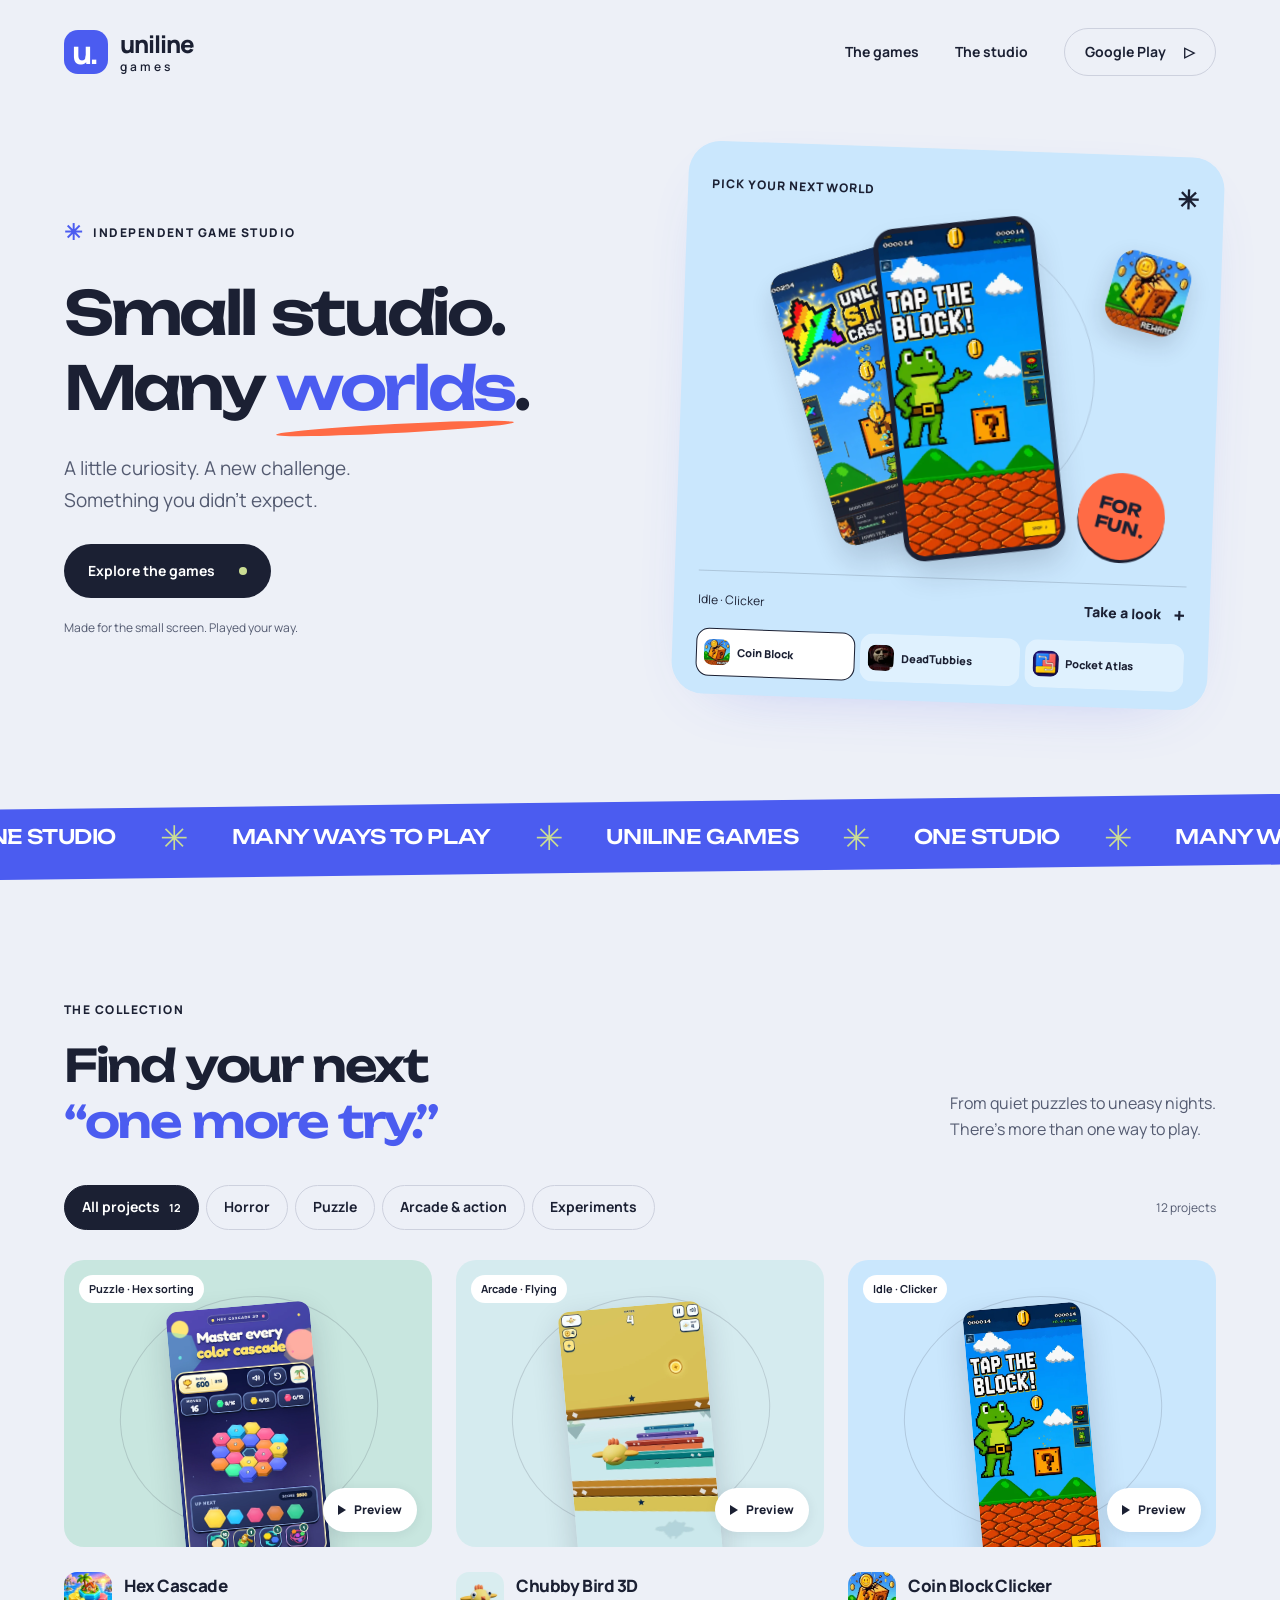
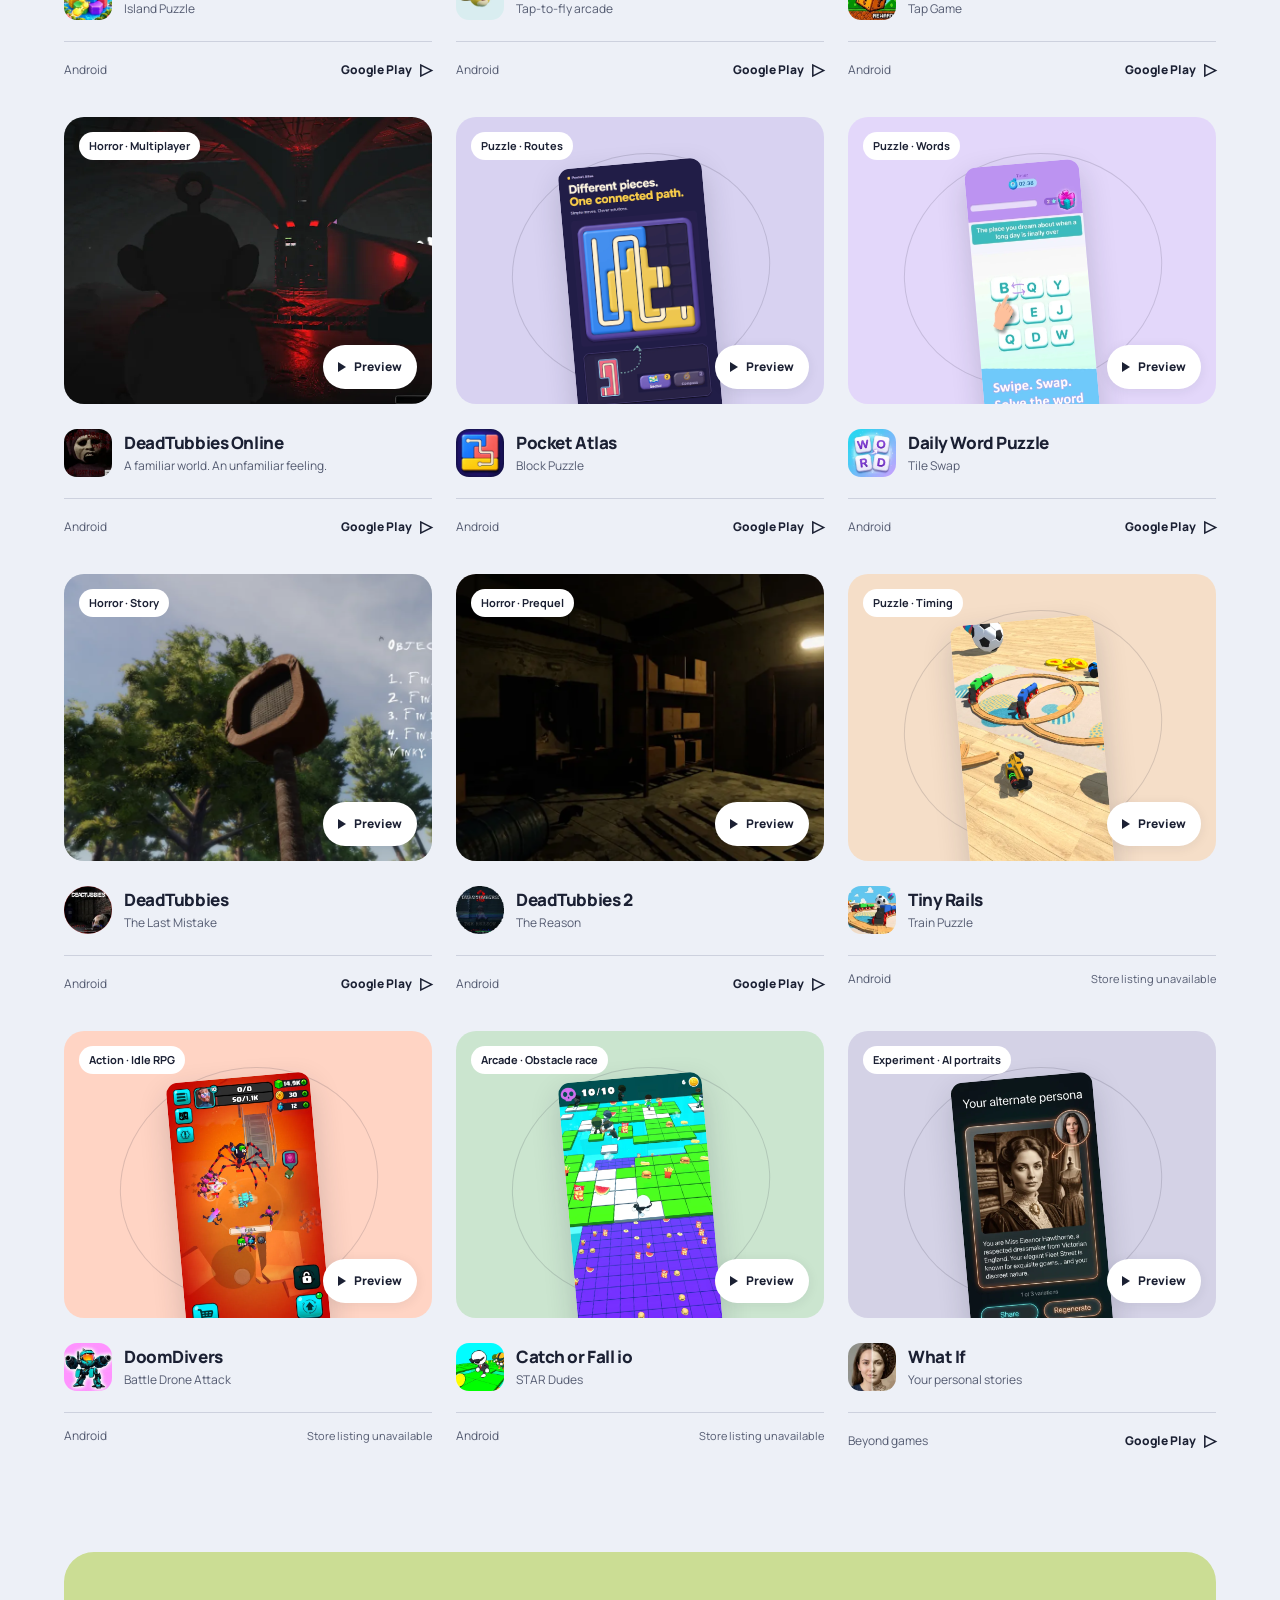
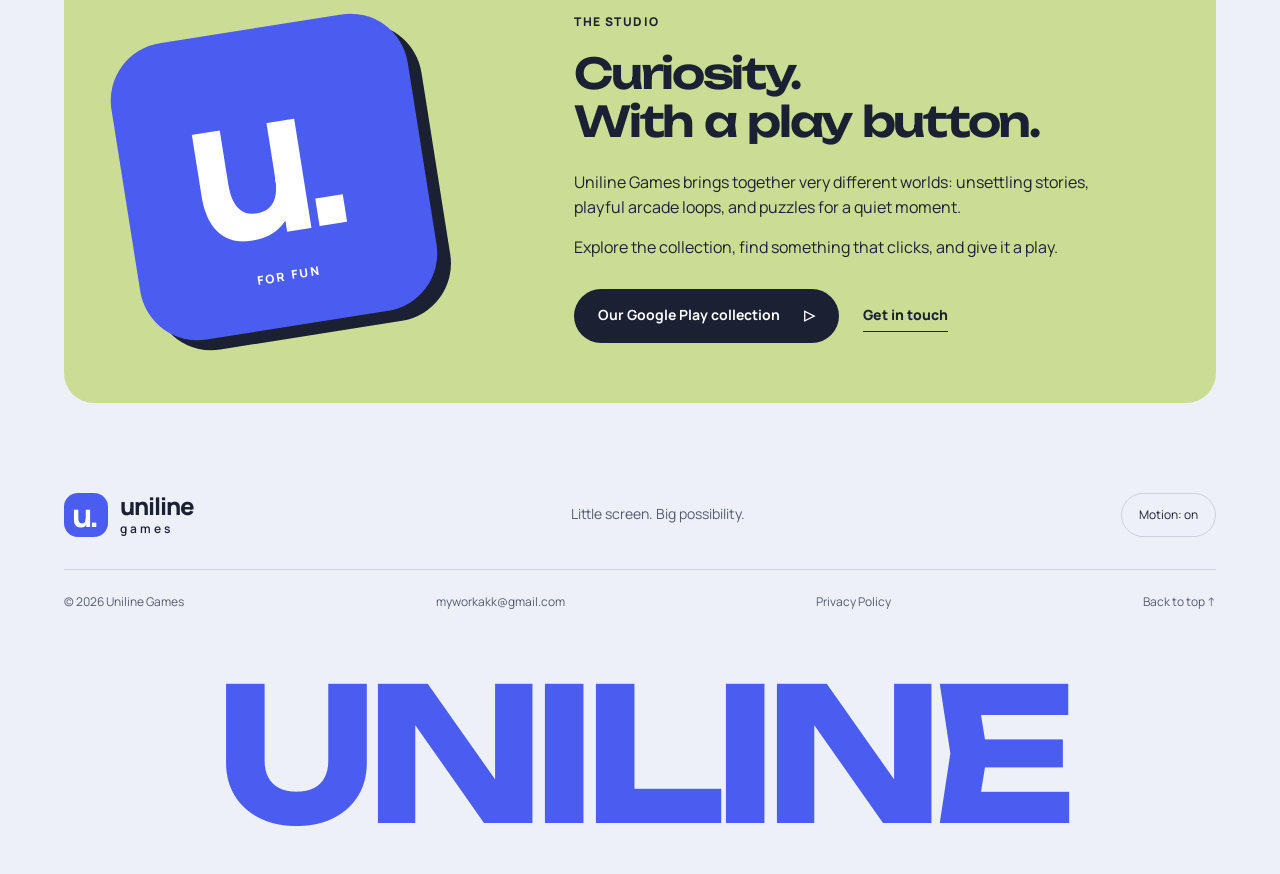
==== commit ebf29fec: "Update Pocket Atlas and add Hex Cascade and Chubby Bird 3D" ====
--- a/index.html
+++ b/index.html
@@ -4,7 +4,7 @@
  <meta charset="utf-8"><meta name="viewport" content="width=device-width, initial-scale=1">
  <meta name="theme-color" content="#EDF0F7">
  <title>Uniline Games — Small studio. Many worlds.</title>
- <meta name="description" content="Explore the games of Uniline Games: DeadTubbies, Coin Block Clicker, Pocket Atlas, Tiny Rails, and more. Find your next world to play in.">
+ <meta name="description" content="Explore Uniline Games: Hex Cascade, Chubby Bird 3D, Pocket Atlas, DeadTubbies, and more. Discover our mobile games and worlds.">
  <meta property="og:title" content="Uniline Games — Small studio. Many worlds."><meta property="og:description" content="Horror, puzzles, arcade adventures, and a little curiosity. Explore our collection."><meta property="og:type" content="website">
  <link rel="icon" href="assets/favicon.svg" type="image/svg+xml">
  <link rel="preload" href="assets/unbounded.woff2" as="font" type="font/woff2" crossorigin>
@@ -27,8 +27,28 @@
  </section>
  <div class="world-band" aria-hidden="true"><div class="world-band-track"><span>ONE STUDIO</span><span class="band-star">✳</span><span>MANY WAYS TO PLAY</span><span class="band-star">✳</span><span>UNILINE GAMES</span><span class="band-star">✳</span><span>ONE STUDIO</span><span class="band-star">✳</span><span>MANY WAYS TO PLAY</span></div></div>
  <section class="collection section-wrap" id="collection" aria-labelledby="collection-title"><div class="section-heading reveal"><div><p class="eyebrow">The collection</p><h2 id="collection-title">Find your next<br><span>“one more try.”</span></h2></div><p>From quiet puzzles to uneasy nights.<br>There’s more than one way to play.</p></div>
- <div class="collection-toolbar"><div class="filters js-only" role="group" aria-label="Filter projects"><button data-filter="all" aria-pressed="true">All projects <span>10</span></button><button data-filter="horror" aria-pressed="false">Horror</button><button data-filter="puzzle" aria-pressed="false">Puzzle</button><button data-filter="arcade" aria-pressed="false">Arcade & action</button><button data-filter="experiments" aria-pressed="false">Experiments</button></div><span class="result-count js-only" role="status" aria-live="polite">10 projects</span></div>
- <div class="game-grid"><article class="game-card reveal" data-category="arcade" id="project-coin" style="--card-color:#CAE7FD">
+ <div class="collection-toolbar"><div class="filters js-only" role="group" aria-label="Filter projects"><button data-filter="all" aria-pressed="true">All projects <span>12</span></button><button data-filter="horror" aria-pressed="false">Horror</button><button data-filter="puzzle" aria-pressed="false">Puzzle</button><button data-filter="arcade" aria-pressed="false">Arcade & action</button><button data-filter="experiments" aria-pressed="false">Experiments</button></div><span class="result-count js-only" role="status" aria-live="polite">12 projects</span></div>
+ <div class="game-grid"><article class="game-card reveal" data-category="puzzle" id="project-hex" style="--card-color:#C8E6DF">
+ <div class="game-art portrait">
+  <img class="art-first" src="assets/hex-1.webp" width="720" height="1280" alt="Hex Cascade — gameplay screenshot" loading="lazy">
+  <img class="art-second" src="assets/hex-2.webp" width="720" height="1280" alt="" loading="lazy">
+  <span class="genre-pill">Puzzle · Hex sorting</span>
+  <button class="preview-button js-only" data-game="hex" aria-label="Preview Hex Cascade"><span class="play-symbol" aria-hidden="true"></span> Preview</button>
+ </div>
+ <div class="game-info"><img class="app-icon" src="assets/hex-icon.webp" width="52" height="52" alt="" loading="lazy"><div><h3>Hex Cascade</h3><p>Island Puzzle</p></div></div>
+ <div class="card-bottom"><span>Android</span><a href="https://play.google.com/store/apps/details?id=com.uniline.hexsortpuzzle" target="_blank" rel="noopener noreferrer" aria-label="Hex Cascade on Google Play">Google Play <span class="small-play" aria-hidden="true">▷</span></a></div>
+</article>
+<article class="game-card reveal" data-category="arcade" id="project-bird" style="--card-color:#D5EBEF">
+ <div class="game-art portrait">
+  <img class="art-first" src="assets/bird-1.webp" width="720" height="1280" alt="Chubby Bird 3D — gameplay screenshot" loading="lazy">
+  <img class="art-second" src="assets/bird-2.webp" width="720" height="1280" alt="" loading="lazy">
+  <span class="genre-pill">Arcade · Flying</span>
+  <button class="preview-button js-only" data-game="bird" aria-label="Preview Chubby Bird 3D"><span class="play-symbol" aria-hidden="true"></span> Preview</button>
+ </div>
+ <div class="game-info"><img class="app-icon" src="assets/bird-icon.webp" width="52" height="52" alt="" loading="lazy"><div><h3>Chubby Bird 3D</h3><p>Tap-to-fly arcade</p></div></div>
+ <div class="card-bottom"><span>Android</span><a href="https://play.google.com/store/apps/details?id=com.angryflappybird.uniline" target="_blank" rel="noopener noreferrer" aria-label="Chubby Bird 3D on Google Play">Google Play <span class="small-play" aria-hidden="true">▷</span></a></div>
+</article>
+<article class="game-card reveal" data-category="arcade" id="project-coin" style="--card-color:#CAE7FD">
  <div class="game-art portrait">
   <img class="art-first" src="assets/coin-1.webp" width="405" height="900" alt="Coin Block Clicker — gameplay screenshot" loading="lazy">
   <img class="art-second" src="assets/coin-2.webp" width="405" height="900" alt="" loading="lazy">
@@ -48,11 +68,11 @@
  <div class="game-info"><img class="app-icon" src="assets/dead-online-icon.webp" width="52" height="52" alt="" loading="lazy"><div><h3>DeadTubbies Online</h3><p>A familiar world. An unfamiliar feeling.</p></div></div>
  <div class="card-bottom"><span>Android</span><a href="https://play.google.com/store/apps/details?id=com.ArtuomGameStudio.DTOnline" target="_blank" rel="noopener noreferrer" aria-label="DeadTubbies Online on Google Play">Google Play <span class="small-play" aria-hidden="true">▷</span></a></div>
 </article>
-<article class="game-card reveal" data-category="puzzle" id="project-atlas" style="--card-color:#E1E8BC">
+<article class="game-card reveal" data-category="puzzle" id="project-atlas" style="--card-color:#D8D2F1">
  <div class="game-art portrait">
-  <img class="art-first" src="assets/atlas-1.webp" width="405" height="900" alt="Pocket Atlas — gameplay screenshot" loading="lazy">
-  <img class="art-second" src="assets/atlas-2.webp" width="405" height="900" alt="" loading="lazy">
-  <span class="genre-pill">Puzzle · Tangram</span>
+  <img class="art-first" src="assets/atlas-1.webp" width="720" height="1280" alt="Pocket Atlas — gameplay screenshot" loading="lazy">
+  <img class="art-second" src="assets/atlas-2.webp" width="720" height="1280" alt="" loading="lazy">
+  <span class="genre-pill">Puzzle · Routes</span>
   <button class="preview-button js-only" data-game="atlas" aria-label="Preview Pocket Atlas"><span class="play-symbol" aria-hidden="true"></span> Preview</button>
  </div>
  <div class="game-info"><img class="app-icon" src="assets/atlas-icon.webp" width="52" height="52" alt="" loading="lazy"><div><h3>Pocket Atlas</h3><p>Block Puzzle</p></div></div>
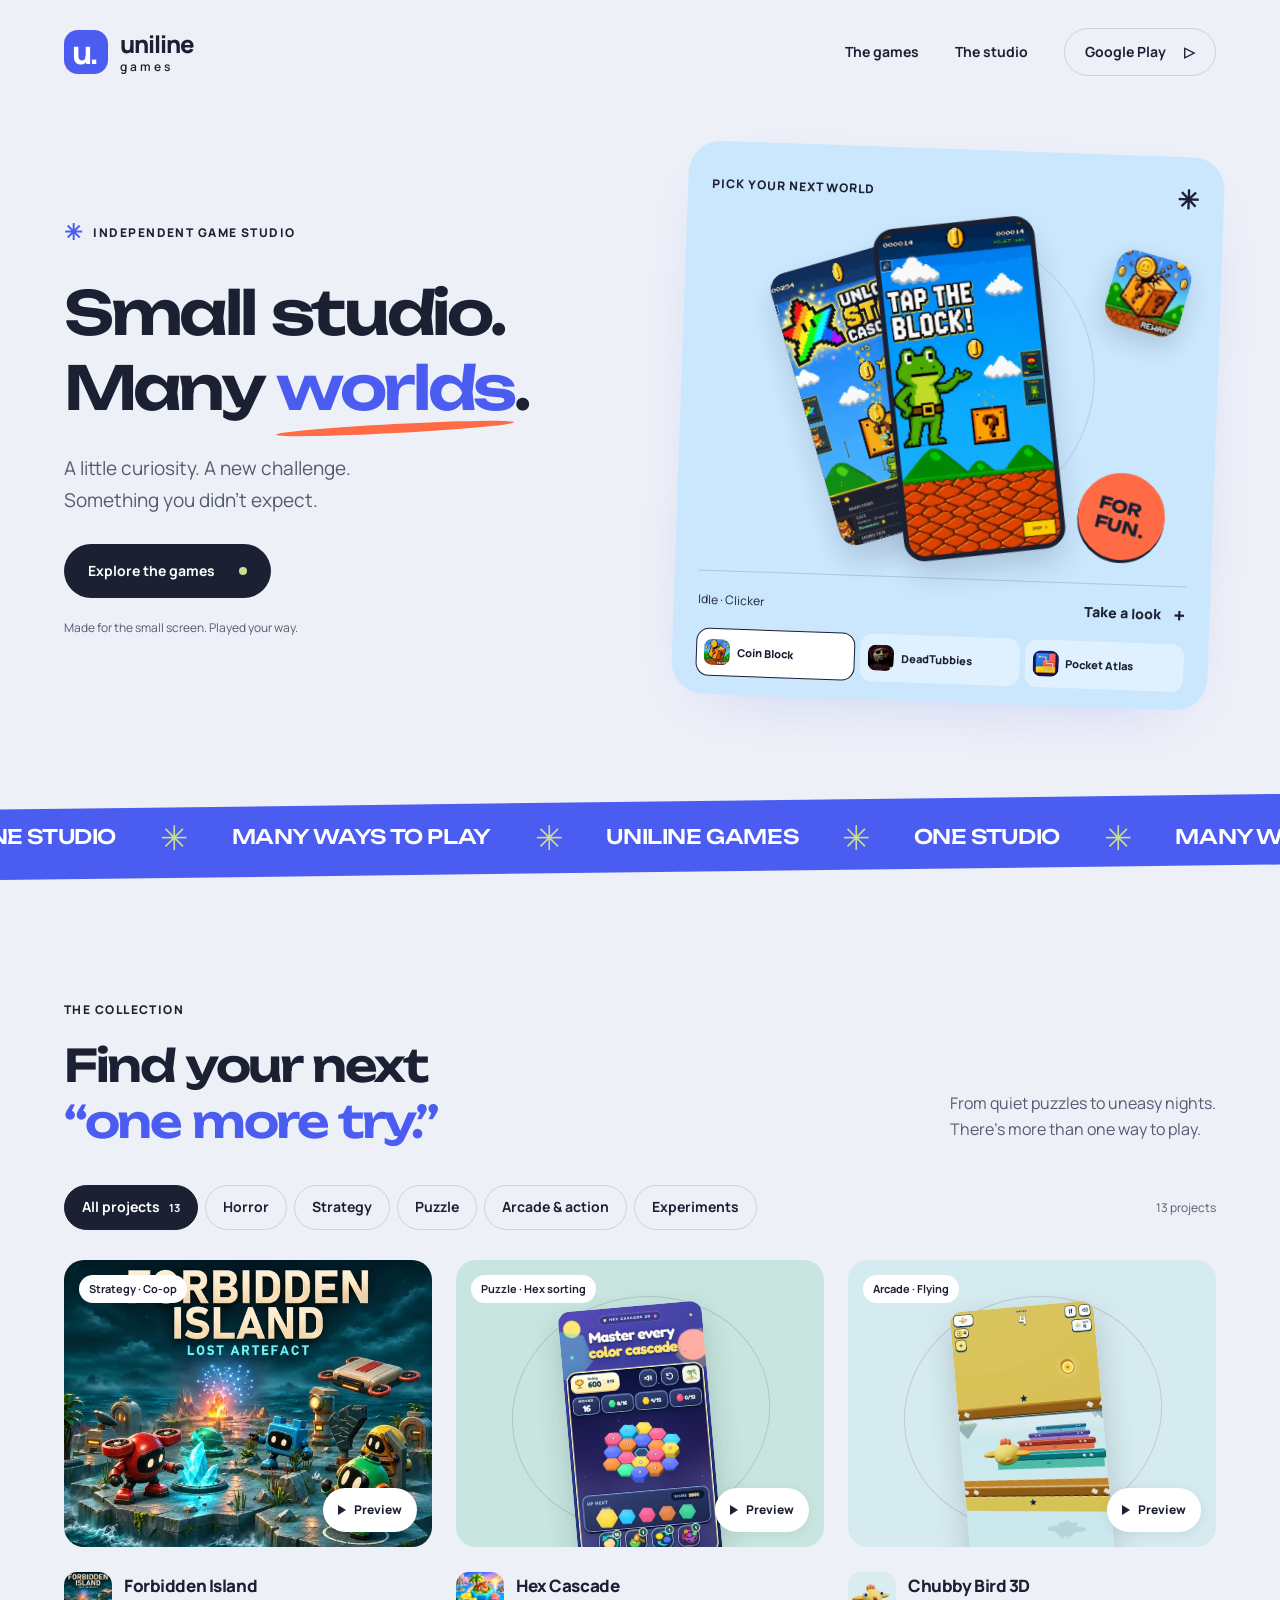
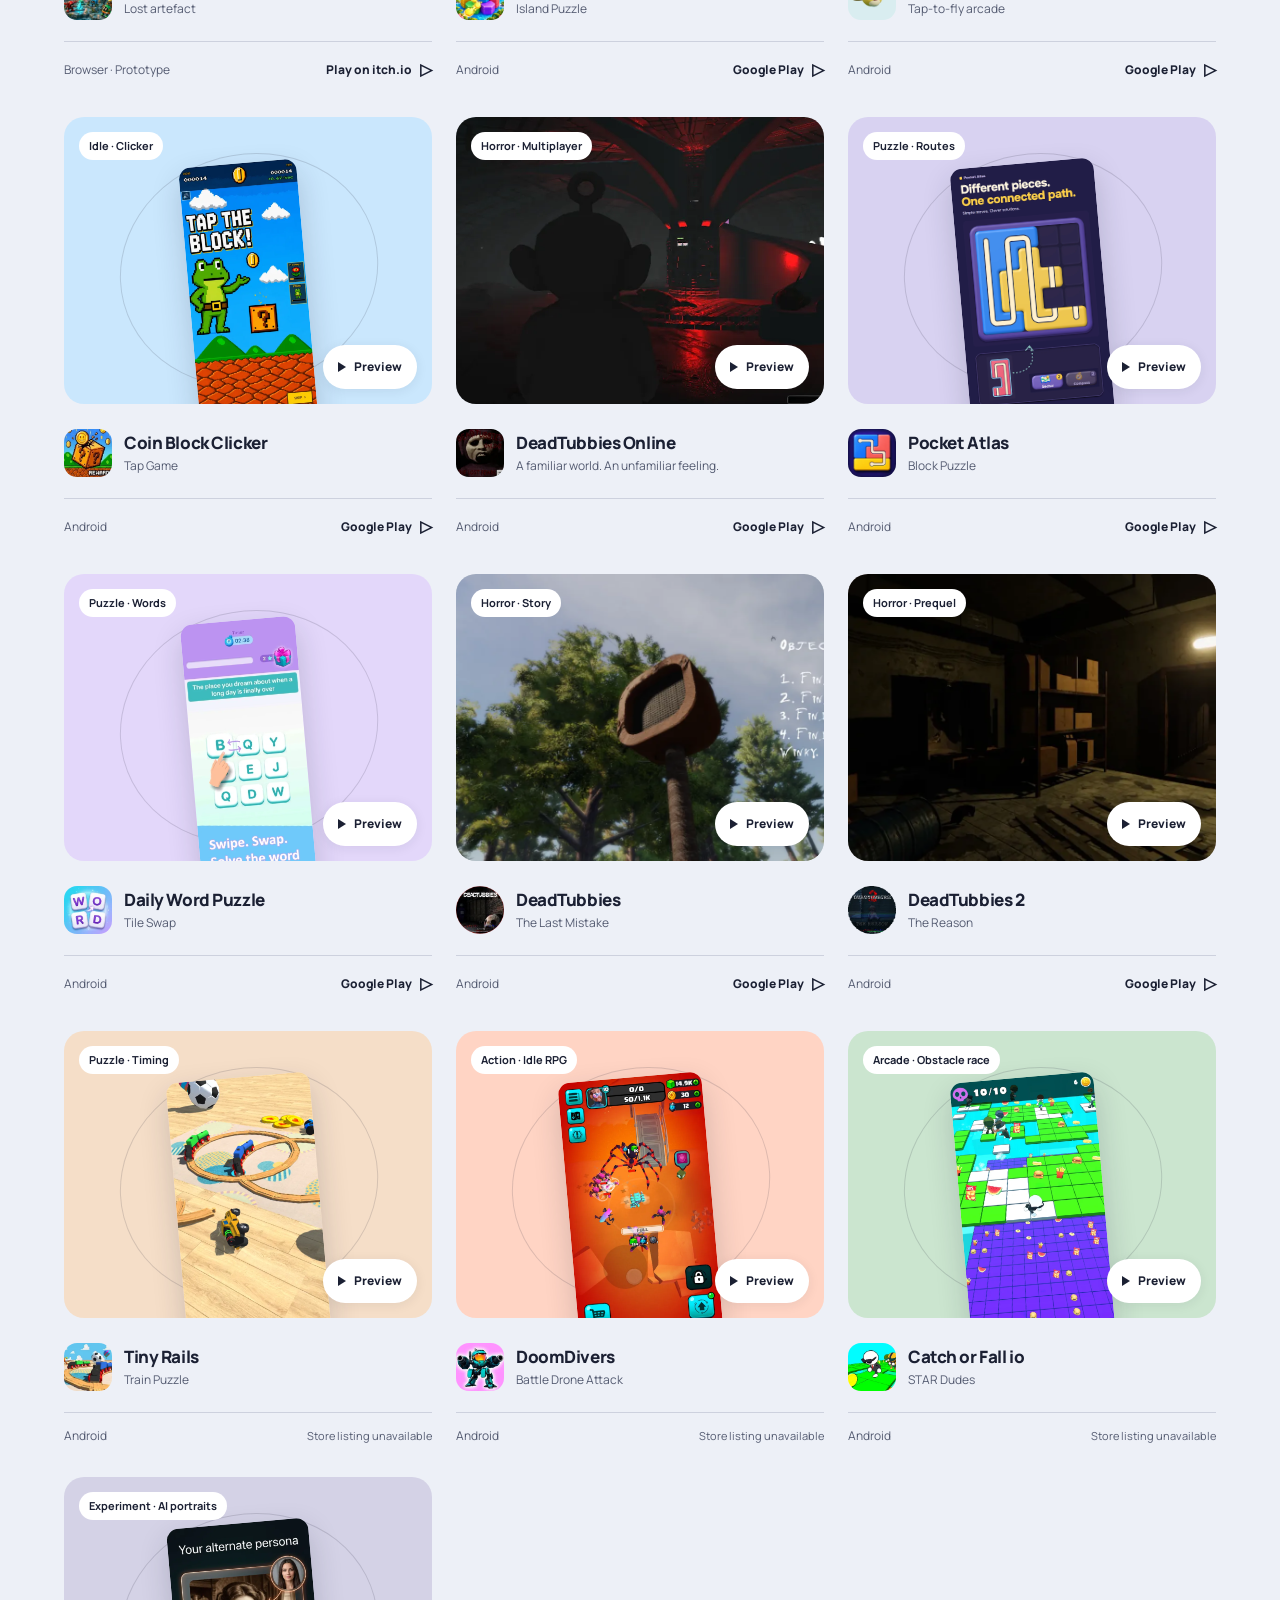
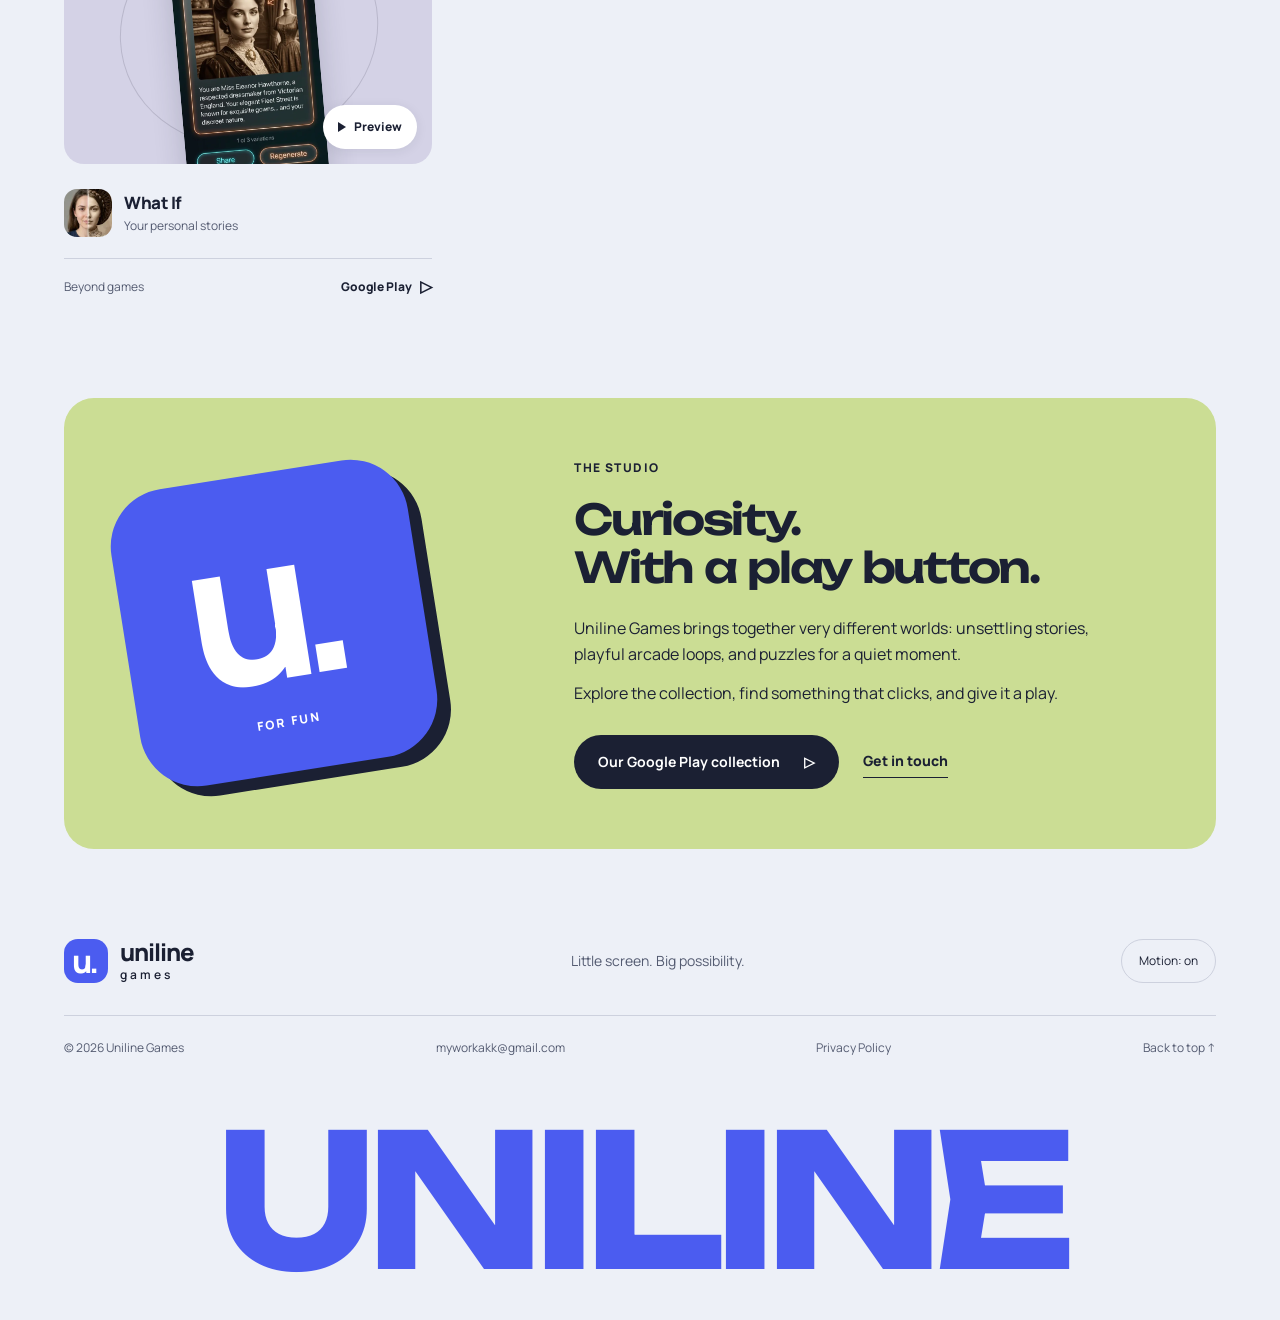
==== commit a087332e: "Add Forbidden Island browser prototype to the portfolio" ====
--- a/index.html
+++ b/index.html
@@ -4,11 +4,11 @@
  <meta charset="utf-8"><meta name="viewport" content="width=device-width, initial-scale=1">
  <meta name="theme-color" content="#EDF0F7">
  <title>Uniline Games — Small studio. Many worlds.</title>
- <meta name="description" content="Explore Uniline Games: Hex Cascade, Chubby Bird 3D, Pocket Atlas, DeadTubbies, and more. Discover our mobile games and worlds.">
+ <meta name="description" content="Explore Uniline Games: Forbidden Island, Hex Cascade, Chubby Bird 3D, Pocket Atlas, and more. Discover our mobile and browser games.">
  <meta property="og:title" content="Uniline Games — Small studio. Many worlds."><meta property="og:description" content="Horror, puzzles, arcade adventures, and a little curiosity. Explore our collection."><meta property="og:type" content="website">
  <link rel="icon" href="assets/favicon.svg" type="image/svg+xml">
  <link rel="preload" href="assets/unbounded.woff2" as="font" type="font/woff2" crossorigin>
- <link rel="stylesheet" href="styles.css"><script src="script.js" defer></script>
+ <link rel="stylesheet" href="styles.css?v=20261123"><script src="script.js?v=20261123" defer></script>
 </head>
 <body>
  <a class="skip-link" href="#collection">Skip to games</a><div class="scroll-progress" aria-hidden="true"></div>
@@ -27,8 +27,18 @@
  </section>
  <div class="world-band" aria-hidden="true"><div class="world-band-track"><span>ONE STUDIO</span><span class="band-star">✳</span><span>MANY WAYS TO PLAY</span><span class="band-star">✳</span><span>UNILINE GAMES</span><span class="band-star">✳</span><span>ONE STUDIO</span><span class="band-star">✳</span><span>MANY WAYS TO PLAY</span></div></div>
  <section class="collection section-wrap" id="collection" aria-labelledby="collection-title"><div class="section-heading reveal"><div><p class="eyebrow">The collection</p><h2 id="collection-title">Find your next<br><span>“one more try.”</span></h2></div><p>From quiet puzzles to uneasy nights.<br>There’s more than one way to play.</p></div>
- <div class="collection-toolbar"><div class="filters js-only" role="group" aria-label="Filter projects"><button data-filter="all" aria-pressed="true">All projects <span>12</span></button><button data-filter="horror" aria-pressed="false">Horror</button><button data-filter="puzzle" aria-pressed="false">Puzzle</button><button data-filter="arcade" aria-pressed="false">Arcade & action</button><button data-filter="experiments" aria-pressed="false">Experiments</button></div><span class="result-count js-only" role="status" aria-live="polite">12 projects</span></div>
- <div class="game-grid"><article class="game-card reveal" data-category="puzzle" id="project-hex" style="--card-color:#C8E6DF">
+ <div class="collection-toolbar"><div class="filters js-only" role="group" aria-label="Filter projects"><button data-filter="all" aria-pressed="true">All projects <span>13</span></button><button data-filter="horror" aria-pressed="false">Horror</button><button data-filter="strategy" aria-pressed="false">Strategy</button><button data-filter="puzzle" aria-pressed="false">Puzzle</button><button data-filter="arcade" aria-pressed="false">Arcade & action</button><button data-filter="experiments" aria-pressed="false">Experiments</button></div><span class="result-count js-only" role="status" aria-live="polite">13 projects</span></div>
+ <div class="game-grid"><article class="game-card reveal" data-category="strategy" id="project-forbidden-island" style="--card-color:#C5E1DA">
+ <div class="game-art landscape">
+  <img class="art-first" src="assets/forbidden-island-cover.webp" width="630" height="500" alt="Forbidden Island: Lost artefact — cover artwork" loading="lazy">
+  <img class="art-second" src="assets/forbidden-island-1.webp" width="1600" height="900" alt="" loading="lazy">
+  <span class="genre-pill">Strategy · Co-op</span>
+  <button class="preview-button js-only" data-game="forbidden-island" aria-label="Preview Forbidden Island"><span class="play-symbol" aria-hidden="true"></span> Preview</button>
+ </div>
+ <div class="game-info"><img class="app-icon" src="assets/forbidden-island-icon.webp" width="52" height="52" alt="" loading="lazy"><div><h3>Forbidden Island</h3><p>Lost artefact</p></div></div>
+ <div class="card-bottom"><span>Browser · Prototype</span><a href="https://unilinegames.itch.io/forbiddenisland" target="_blank" rel="noopener noreferrer" aria-label="Play Forbidden Island on itch.io">Play on itch.io <span class="small-play" aria-hidden="true">▷</span></a></div>
+</article>
+<article class="game-card reveal" data-category="puzzle" id="project-hex" style="--card-color:#C8E6DF">
  <div class="game-art portrait">
   <img class="art-first" src="assets/hex-1.webp" width="720" height="1280" alt="Hex Cascade — gameplay screenshot" loading="lazy">
   <img class="art-second" src="assets/hex-2.webp" width="720" height="1280" alt="" loading="lazy">
@@ -152,5 +162,5 @@
  <section class="studio section-wrap" id="studio" aria-labelledby="studio-title"><div class="studio-inner reveal"><div class="studio-emblem" aria-hidden="true"><span>u.</span><small>FOR FUN</small></div><div class="studio-copy"><p class="eyebrow">The studio</p><h2 id="studio-title">Curiosity.<br>With a play button.</h2><p>Uniline Games brings together very different worlds: unsettling stories, playful arcade loops, and puzzles for a quiet moment.</p><p>Explore the collection, find something that clicks, and give it a play.</p><div class="studio-links"><a class="button button-dark" href="https://play.google.com/store/apps/dev?id=8556297894808618230" target="_blank" rel="noopener noreferrer">Our Google Play collection <span aria-hidden="true">▷</span></a><a class="contact-link" href="mailto:myworkakk@gmail.com">Get in touch</a></div></div></div></section>
  </main>
  <footer class="site-footer section-wrap"><div class="footer-top"><a class="brand" href="#home"><span class="brand-mark" aria-hidden="true">u.</span><span>uniline<span class="brand-games">games</span></span></a><p>Little screen. Big possibility.</p><button class="motion-toggle js-only" aria-pressed="true">Motion: on</button></div><div class="footer-bottom"><span>© <span id="year">2026</span> Uniline Games</span><a href="mailto:myworkakk@gmail.com">myworkakk@gmail.com</a><a href="policy/">Privacy Policy</a><a href="#home">Back to top <span aria-hidden="true">↑</span></a></div><div class="footer-wordmark" aria-hidden="true">UNILINE</div></footer>
- <dialog class="game-dialog" aria-labelledby="dialog-title"><div class="dialog-shell"><button class="dialog-close" aria-label="Close game preview">×</button><div class="dialog-gallery"><img id="dialog-image" src="assets/coin-1.webp" alt=""><div class="gallery-controls"><button id="gallery-prev" aria-label="Previous screenshot">‹</button><span id="gallery-count" aria-live="polite">1 / 3</span><button id="gallery-next" aria-label="Next screenshot">›</button></div></div><div class="dialog-copy"><p class="eyebrow" id="dialog-genre"></p><h2 id="dialog-title"></h2><p class="dialog-subtitle" id="dialog-subtitle"></p><p id="dialog-description"></p><a class="button button-dark" id="dialog-store" target="_blank" rel="noopener noreferrer">View on Google Play <span aria-hidden="true">▷</span></a><p id="dialog-unavailable" hidden>The Google Play listing is currently unavailable. You can still explore the project here.</p></div></div></dialog>
+ <dialog class="game-dialog" aria-labelledby="dialog-title"><div class="dialog-shell"><button class="dialog-close" aria-label="Close game preview">×</button><div class="dialog-gallery"><img id="dialog-image" src="assets/coin-1.webp" alt=""><div class="gallery-controls"><button id="gallery-prev" aria-label="Previous screenshot">‹</button><span id="gallery-count" aria-live="polite">1 / 3</span><button id="gallery-next" aria-label="Next screenshot">›</button></div></div><div class="dialog-copy"><p class="eyebrow" id="dialog-genre"></p><h2 id="dialog-title"></h2><p class="dialog-subtitle" id="dialog-subtitle"></p><p id="dialog-description"></p><a class="button button-dark" id="dialog-store" target="_blank" rel="noopener noreferrer"><span id="dialog-store-label">View on Google Play</span> <span aria-hidden="true">▷</span></a><p id="dialog-unavailable" hidden>The Google Play listing is currently unavailable. You can still explore the project here.</p></div></div></dialog>
 </body></html>
--- a/styles.css
+++ b/styles.css
@@ -17,4 +17,4 @@
 .world-band{transform:none;clip-path:polygon(0 18%,100% 0,100% 82%,0 100%);padding-top:26px;padding-bottom:26px}
 @media(prefers-reduced-motion:reduce){html{scroll-behavior:auto}*,*:before,*:after{animation:none!important;transition:none!important}.js .reveal.is-pending{opacity:1;transform:none}.game-card,.scene-stage{transform:none!important}.world-band-track{transform:translateX(-30px)!important}}
 html.motion-off{scroll-behavior:auto}.motion-off *,.motion-off *:before,.motion-off *:after{animation:none!important;transition:none!important}.motion-off .reveal{opacity:1!important;transform:none!important}.motion-off .game-card,.motion-off .scene-stage{transform:none!important}.motion-off .world-band-track{transform:translateX(-30px)!important}
-
+.game-dialog[data-layout=landscape] .dialog-gallery>img{height:auto}
